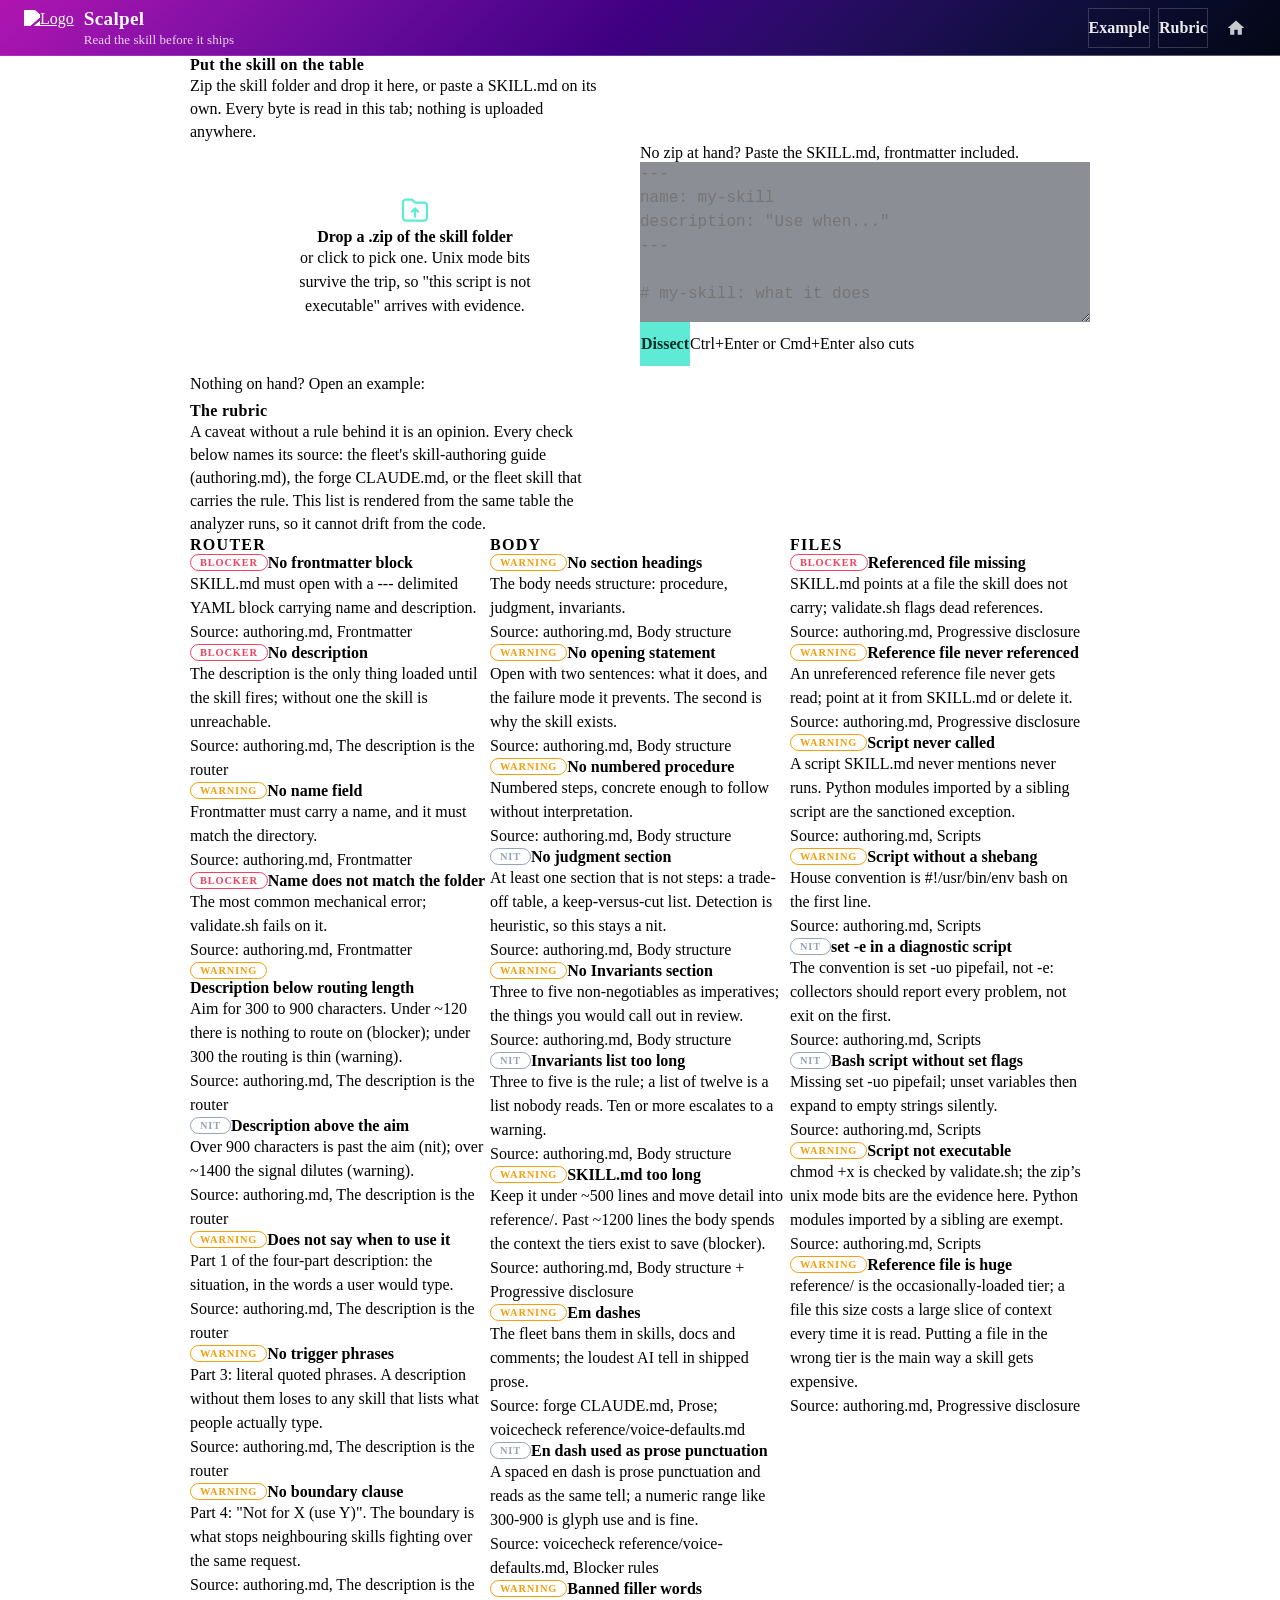
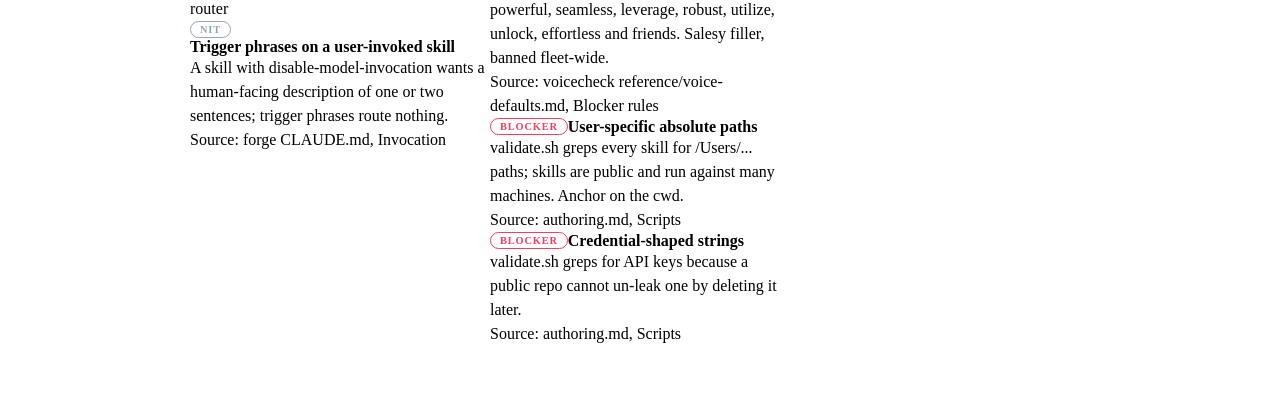
==== index.html @ eef85be2 "First commit" ====
<!DOCTYPE html>
<html lang="en">
<head>
  <meta charset="UTF-8">
  <meta name="viewport" content="width=device-width, initial-scale=1.0">
  <title>Scalpel | Skill Dissector</title>
  <meta name="description" content="Dissect a Claude skill from a zip or pasted SKILL.md: router quality, body structure, scripts and references, and the caveats to fix before it ships">
  <meta property="og:title" content="Scalpel: Skill Dissector">
  <meta property="og:description" content="Drop a skill zip or paste its SKILL.md, get the caveats to fix before it ships">
  <meta property="og:type" content="website">
  <meta property="og:url" content="https://scalpel.neorgon.com/">
  <meta property="og:site_name" content="Neorgon">
  <meta name="twitter:card" content="summary_large_image">
  <meta name="twitter:title" content="Scalpel: Skill Dissector">
  <meta name="twitter:description" content="Drop a skill zip or paste its SKILL.md, get the caveats to fix before it ships">
  <meta name="robots" content="index, follow">
  <link rel="canonical" href="https://scalpel.neorgon.com/">
  <meta property="og:locale" content="en_US">
  <meta name="theme-color" content="#040714">
  <meta property="og:image" content="https://scalpel.neorgon.com/og-preview.jpg">
  <meta property="og:image:width" content="1200">
  <meta property="og:image:height" content="630">
  <meta property="og:image:alt" content="Scalpel">
  <meta name="twitter:image" content="https://scalpel.neorgon.com/og-preview.jpg">
  <meta name="neo-version" content="1.0.0">
  <link rel="icon" type="image/x-icon" href="https://cdn.neorgon.org/v1.0.0/favicon.ico" />
  <!-- Fleet design tokens: canonical, do not redeclare locally (PROJECTS.md section 5) -->
  <link rel="stylesheet" href="https://cdn.neorgon.org/v1.0.0/styles/base.css">
  <link rel="stylesheet" href="css/style.css">
  <!-- Neorgon Header Kit (vendored; ?header=live swaps CSS to CDN). Keep after style.css: the kit owns the header. -->
  <script>(function(){var m=location.search.match(/[?&]theme=([\w-]+)/)||document.cookie.match(/(?:^|;\s*)neo_theme=([\w-]+)/);if(m&&m[1]!=='default')document.documentElement.dataset.theme=decodeURIComponent(m[1]);})();</script>
  <link rel="stylesheet" href="css/neorgon-header.css">
  <link rel="stylesheet" href="css/neorgon-themes.css">
  <link rel="stylesheet" href="https://cdn.neorgon.org/v1.0.0/header/season.css">
  <script defer src="js/neorgon-header.js"></script>
  <!-- Neorgon Footer Kit (vendored). Pins the footer to the viewport floor on short
       pages and builds the meta bar + back-to-top. See packages/neorgon-ui/footer/README.md. -->
  <link rel="stylesheet" href="css/neorgon-footer.css">
  <script defer src="js/neorgon-footer.js"></script>
  <script type="application/ld+json">
  {
    "@context": "https://schema.org",
    "@type": "WebApplication",
    "name": "Scalpel",
    "description": "Dissect a Claude skill from a zip or pasted SKILL.md: router quality, body structure, scripts and references, and the caveats to fix before it ships",
    "url": "https://scalpel.neorgon.com/",
    "applicationCategory": "DeveloperApplication",
    "operatingSystem": "Any",
    "offers": { "@type": "Offer", "price": "0", "priceCurrency": "USD" },
    "author": { "@type": "Organization", "name": "Neorgon", "url": "https://neorgon.com/" }
  }
  </script>
</head>
<body>

  <a class="skip-link" href="#main">Skip to content</a>

  <header class="header-bar" data-header-mode="app">
    <div class="header-logo">
      <a href="https://neorgon.com/" target="_blank" rel="noopener noreferrer">
        <img src="https://cdn.neorgon.org/v1.0.0/energon-classic-logo.png" class="header-logo-img" alt="Logo">
      </a>
      <a href="./" class="header-title-link">
        <h1>Scalpel</h1>
        <div class="header-subtitle">Read the skill before it ships</div>
      </a>
    </div>

    <div class="header-right">
      <div class="header-actions">
        <button type="button" class="btn btn--ghost btn--sm" id="exampleBtn" data-keep-mobile>Example</button>
        <a class="btn btn--ghost btn--sm" href="#rubric">Rubric</a>
      </div>
      <a class="header-home" href="https://neorgon.com/" title="neorgon.com" aria-label="Neorgon home">
        <svg viewBox="0 0 24 24" fill="currentColor" xmlns="http://www.w3.org/2000/svg">
          <path d="M10 20v-6h4v6h5v-8h3L12 3 2 12h3v8z"/>
        </svg>
      </a>
    </div>
  </header>

  <main id="main">
    <div class="container stack">

      <section class="section" id="inputSection" aria-labelledby="input-title">
        <div class="section__titles">
          <h2 class="section__title" id="input-title">Put the skill on the table</h2>
          <p class="section__lead">
            Zip the skill folder and drop it here, or paste a SKILL.md on its own.
            Every byte is read in this tab; nothing is uploaded anywhere.
          </p>
        </div>

        <p class="last-summary" id="lastSummary" hidden></p>

        <div class="input-grid">
          <div class="drop-zone" id="dropZone" role="button" tabindex="0"
               aria-label="Drop a zip of the skill folder, or press Enter to pick one">
            <svg width="36" height="36" viewBox="0 0 24 24" fill="none" stroke="currentColor" stroke-width="1.5" aria-hidden="true">
              <path d="M4 7a2 2 0 0 1 2-2h4l2 2h6a2 2 0 0 1 2 2v8a2 2 0 0 1-2 2H6a2 2 0 0 1-2-2V7z"/>
              <path d="M12 11v6M9.5 13.5 12 11l2.5 2.5"/>
            </svg>
            <p class="drop-zone-title">Drop a .zip of the skill folder</p>
            <p class="drop-zone-sub">
              or click to pick one. Unix mode bits survive the trip, so
              "this script is not executable" arrives with evidence.
            </p>
          </div>

          <div class="paste-panel card">
            <label class="paste-label" for="pasteBox">No zip at hand? Paste the SKILL.md, frontmatter included.</label>
            <textarea id="pasteBox" spellcheck="false"
              placeholder="---&#10;name: my-skill&#10;description: &quot;Use when...&quot;&#10;---&#10;&#10;# my-skill: what it does"></textarea>
            <div class="toolbar">
              <button type="button" class="btn btn--primary" id="dissectBtn">Dissect</button>
              <span class="paste-hint">Ctrl+Enter or Cmd+Enter also cuts</span>
            </div>
          </div>
        </div>
        <input type="file" id="zipInput" accept=".zip" hidden>

        <div class="example-row">
          <span class="example-label">Nothing on hand? Open an example:</span>
          <button type="button" class="btn btn--ghost btn--sm" id="exampleGoodBtn">Well-formed skill</button>
          <button type="button" class="btn btn--ghost btn--sm" id="exampleBrokenBtn">Broken skill</button>
        </div>
      </section>

      <section class="section" id="reportSection" hidden aria-labelledby="report-title">
        <div class="section__titles">
          <h2 class="section__title" id="report-title">The caveat report</h2>
          <p class="section__lead">Grouped by severity; every finding cites the rule it comes from.</p>
        </div>
        <div class="stack stack--tight" id="reportBody"></div>
      </section>

      <section class="section" id="rubric" aria-labelledby="rubric-title">
        <div class="section__titles">
          <h2 class="section__title" id="rubric-title">The rubric</h2>
          <p class="section__lead">
            A caveat without a rule behind it is an opinion. Every check below names
            its source: the fleet's skill-authoring guide (authoring.md), the forge
            CLAUDE.md, or the fleet skill that carries the rule. This list is rendered
            from the same table the analyzer runs, so it cannot drift from the code.
          </p>
        </div>
        <div id="rubricList" class="rubric-grid"></div>
      </section>

    </div>
  </main>

  <footer class="neo-footer" data-footer-mode="minimal">
    Runs entirely in your browser: skills you drop here are read locally and never uploaded.
  </footer>

  <script type="module" src="js/app.js"></script>
</body>
</html>
---- css/style.css ----
/* ── Reset & base ──────────────────────────────────────────── */
*, *::before, *::after { margin: 0; padding: 0; box-sizing: border-box; }

/*
 * ── Design tokens ─────────────────────────────────────────────
 *
 * Canonical tokens (colors, font, type scale, spacing, radii) come from the CDN:
 *   https://cdn.neorgon.org/v1.0.0/styles/base.css   (linked in index.html)
 * Do NOT redeclare them here, a local copy is how the fleet drifted. The block
 * below holds only what base.css does not define, plus the per-site accent.
 *
 * Motion: base.css still ships --ease-snap (bounce) for legacy sites, but it is
 * deprecated for new work (impeccable law: ease-out exponential, no bounce).
 * Use --ease-out below.
 */

:root {
  /* Per-site identity, set to this site's hub card accent (PROJECTS.md section 4) */
  --accent: #5eead4;
  --accent-bright: #99f6e4;
  --accent-ink: #052e2b; /* readable text on the light teal accent */

  /* Severity palette for the caveat report */
  --sev-blocker: #f43f5e;
  --sev-warning: #f59e0b;
  --sev-nit: #94a3b8;

  /* Site extras base.css does not define */
  --surface-toast: #1a1730;
  --danger: #e11d48;
  --danger-hover: #f43f5e;
  --ease-out: cubic-bezier(0.22, 1, 0.36, 1);
  --control-height: 44px;
  --control-height-sm: 36px;
  --shadow-card: 0 12px 28px rgba(15, 23, 42, 0.5);
  --shadow-modal: 0 24px 48px rgba(2, 6, 23, 0.58);
  --z-sticky-header: 200;
  --z-modal: 400;
  --z-toast: 500;
}

/* Author display values (e.g. .section/.stack flex) would otherwise defeat the
   hidden attribute, restore its authority once, globally. */
[hidden] { display: none !important; }

html { height: 100%; }
body {
  font-family: var(--font);
  background: var(--bg);
  min-height: 100%;
  color: var(--text-primary);
  display: flex; flex-direction: column;
}

body.modal-open {
  overflow: hidden;
}

main#main {
  flex: 1;
  display: flex;
  flex-direction: column;
  min-height: 0;
  width: 100%;
}

/* ── Layout ────────────────────────────────────────────────── */
/*
 * GOTCHA: body { display:flex; flex-direction:column } + margin: 0 auto
 * on a child collapses its width, always pair with width: 100%.
 *
 * GOTCHA: External images (YouTube ggpht, Gravatar, etc.) may block loading
 * when the Referer header points to localhost or an unknown origin. Fix:
 * 1. Add <meta name="referrer" content="no-referrer"> in <head> (global)
 * 2. Or add referrerpolicy="no-referrer" on each <img> tag
 */
.container {
  max-width: 900px;
  width: 100%;
  margin: 0 auto;
  padding: var(--space-6);
  flex: 1;
}

/* Vertical rhythm: use inside .container or nested regions */
.stack {
  display: flex;
  flex-direction: column;
  gap: var(--space-6);
}
.stack--tight { gap: var(--space-4); }
.stack--loose { gap: var(--space-8); }

/* Page section: title row + body (replaces “card everything” for grouping) */
.section {
  display: flex;
  flex-direction: column;
  gap: var(--space-4);
}
.section__header {
  display: flex;
  flex-wrap: wrap;
  align-items: flex-end;
  justify-content: space-between;
  gap: var(--space-4);
}
.section__titles {
  display: flex;
  flex-direction: column;
  gap: var(--space-1);
  min-width: 0;
}
.section__title {
  font-size: var(--text-xl);
  font-weight: 600;
  letter-spacing: 0.02em;
  color: var(--text-primary);
}
.section__lead {
  font-size: var(--text-sm);
  color: var(--text-muted);
  line-height: 1.45;
  max-width: 52ch;
}
.section__lead code {
  font-family: ui-monospace, SFMono-Regular, Menlo, Monaco, Consolas, "Liberation Mono", monospace;
  font-size: 0.92em;
  color: var(--text-secondary);
}
.stack > .card { margin-bottom: 0; }
.toolbar {
  display: flex;
  flex-wrap: wrap;
  align-items: center;
  gap: var(--space-2);
}

/* ── Header ────────────────────────────────────────────────────
 * Owned by the Neorgon Header Kit (css/neorgon-header.css, canonical
 * source: packages/neorgon-ui/header/). Do NOT style .header-bar,
 * .header-logo*, .header-title-link, .header-subtitle, .header-right,
 * .header-actions, or .header-home here. Auth styles (.auth-*) stay
 * site-owned below.
 */
nav {
  display: flex;
  align-items: center;
  gap: var(--space-2);
}

/* ── Buttons (canonical) ─────────────────────────────────────
 * Use .btn + a variant. Aliases: .nav-link = toolbar ghost; .auth-* map below.
 */
.btn {
  display: inline-flex;
  align-items: center;
  justify-content: center;
  gap: var(--space-2);
  min-height: var(--control-height);
  padding: 0 var(--space-4);
  border-radius: var(--radius-sm);
  font-family: inherit;
  font-size: var(--text-sm);
  font-weight: 600;
  line-height: 1.2;
  text-decoration: none;
  cursor: pointer;
  border: 1px solid transparent;
  background: transparent;
  color: var(--text-primary);
  transition:
    background-color var(--dur),
    color var(--dur),
    border-color var(--dur),
    box-shadow var(--dur),
    transform var(--dur-fast);
  -webkit-tap-highlight-color: transparent;
}
.btn:disabled,
.btn[aria-disabled="true"] {
  opacity: 0.45;
  cursor: not-allowed;
  pointer-events: none;
}
.btn--sm {
  min-height: var(--control-height-sm);
  padding: 0 var(--space-3);
  font-size: var(--text-xs);
}
.btn--block { width: 100%; }
.btn--icon {
  min-width: var(--control-height);
  padding: 0;
}
.btn--primary {
  background: var(--accent);
  color: #fff;
  border-color: transparent;
}
.btn--primary:hover { background: var(--accent-bright); }
.btn--secondary {
  background: var(--surface-2);
  color: var(--text-primary);
  border-color: var(--border-strong);
}
.btn--secondary:hover {
  background: rgba(255, 255, 255, 0.1);
}
.btn--ghost {
  background: transparent;
  color: rgba(255,255,255,0.92);
  border-color: rgba(255,255,255,0.18);
}
.btn--ghost:hover {
  background: rgba(255,255,255,0.1);
  color: #fff;
}
.btn--danger {
  background: var(--danger);
  color: #fff;
  border-color: transparent;
}
.btn--danger:hover { background: var(--danger-hover); }

/* Toolbar ghost (header nav), same as .btn.btn--ghost.btn--sm */
.nav-link {
  display: inline-flex;
  align-items: center;
  justify-content: center;
  min-height: var(--control-height);
  padding: 0 var(--space-3);
  border: 1px solid rgba(255,255,255,0.18);
  border-radius: var(--radius-sm);
  background: transparent;
  color: rgba(255,255,255,0.92);
  cursor: pointer;
  font-family: inherit;
  font-size: var(--text-sm);
  font-weight: 600;
  transition: background-color var(--dur), color var(--dur), border-color var(--dur);
}
.nav-link:hover {
  background: rgba(255,255,255,0.1);
  color: #fff;
}

.auth-toggle {
  display: flex;
  align-items: center;
  justify-content: center;
  min-width: var(--control-height);
  min-height: var(--control-height);
  padding: 0;
  border: 1px solid rgba(255,255,255,0.18);
  border-radius: var(--radius-sm);
  background: transparent;
  color: rgba(255,255,255,0.92);
  cursor: pointer;
  font-family: inherit;
  transition: background-color var(--dur), color var(--dur), border-color var(--dur);
}
.auth-toggle:hover {
  background: rgba(255,255,255,0.1);
  color: #fff;
}
.auth-toggle svg {
  width: 22px;
  height: 22px;
  flex-shrink: 0;
  display: block;
}
.auth-toggle.logged-in { color: var(--accent); }
.auth-toggle.logged-in svg circle:nth-of-type(2) {
  fill: currentColor;
  stroke: none;
}

/* ── Sheet (inline panel under header), not a modal ─────────
 * Use for auth, filters, compact forms. No backdrop; page scrolls.
 * For blocking overlays use .modal below.
 */
.auth-panel {
  background: rgba(255,255,255,0.02);
  border-bottom: 1px solid var(--border-subtle);
  max-height: 0;
  overflow: hidden;
  transition: max-height 0.3s ease-out;
}
.auth-panel.open { max-height: 300px; }
.auth-panel-inner {
  padding: var(--space-6);
  max-width: 400px;
  margin: 0 auto;
}
.auth-tabs {
  display: flex;
  gap: var(--space-2);
  margin-bottom: var(--space-4);
}
.auth-tab {
  flex: 1;
  min-height: var(--control-height-sm);
  padding: 0 var(--space-4);
  border: 1px solid var(--border);
  border-radius: var(--radius-sm);
  background: transparent;
  color: var(--text-muted);
  cursor: pointer;
  font-family: inherit;
  font-size: var(--text-sm);
  font-weight: 600;
  transition: background-color var(--dur), color var(--dur), border-color var(--dur);
}
.auth-tab.active {
  background: var(--surface-2);
  color: var(--text-primary);
  border-color: var(--border-strong);
}
.auth-form input {
  width: 100%;
  padding: var(--space-3) var(--space-4);
  margin-bottom: var(--space-3);
  border: 1px solid var(--border);
  border-radius: var(--radius-sm);
  background: var(--surface-1);
  color: var(--text-primary);
  font-size: var(--text-sm);
  font-family: inherit;
}
.auth-submit {
  width: 100%;
  min-height: var(--control-height);
  padding: 0 var(--space-4);
  border: none;
  border-radius: var(--radius-sm);
  background: var(--accent);
  color: #fff;
  font-family: inherit;
  font-weight: 600;
  font-size: var(--text-sm);
  cursor: pointer;
  transition: background-color var(--dur);
}
.auth-submit:hover { background: var(--accent-bright); }
#authUser {
  display: flex;
  align-items: center;
  justify-content: space-between;
  gap: var(--space-4);
}
.auth-username {
  color: var(--text-primary);
  font-weight: 600;
}
.auth-logout {
  min-height: var(--control-height-sm);
  padding: 0 var(--space-3);
  border: 1px solid var(--border);
  border-radius: var(--radius-sm);
  background: transparent;
  color: var(--text-muted);
  cursor: pointer;
  font-family: inherit;
  font-size: var(--text-sm);
  font-weight: 600;
  transition: background-color var(--dur), color var(--dur), border-color var(--dur);
}
.auth-logout:hover {
  background: var(--surface-2);
  color: var(--text-primary);
}
.auth-divider {
  height: 1px;
  background: var(--border-subtle);
}

/* ── Modal (blocking overlay) ──────────────────────────────── */
.modal[hidden] {
  display: none !important;
}
.modal {
  position: fixed;
  inset: 0;
  z-index: var(--z-modal);
  display: flex;
  align-items: center;
  justify-content: center;
  padding: var(--space-4);
}
.modal__backdrop {
  position: absolute;
  inset: 0;
  background: rgba(2, 4, 12, 0.85);
  -webkit-backdrop-filter: blur(10px); /* Safari still needs the prefix */
  backdrop-filter: blur(10px);
}
.modal__dialog {
  position: relative;
  z-index: 1;
  display: flex;
  flex-direction: column;
  width: min(100%, 520px);
  max-height: min(90vh, 680px);
  overflow: hidden;
  background: var(--surface-1);
  border: 1px solid var(--border-strong);
  border-radius: var(--radius-lg);
  box-shadow: var(--shadow-modal);
}
/* For modals holding option grids or editors, narrow dialogs cramp them */
.modal__dialog--wide {
  width: min(100%, 760px);
}
.modal__header {
  display: flex;
  align-items: center;
  justify-content: space-between;
  gap: var(--space-4);
  padding: var(--space-4) var(--space-6);
  border-bottom: 1px solid var(--border-subtle);
}
.modal__header h2 {
  font-size: var(--text-lg);
  font-weight: 600;
  color: var(--text-primary);
}
.modal__body {
  padding: var(--space-6);
  overflow: auto;
  font-size: var(--text-sm);
  color: var(--text-secondary);
  line-height: 1.55;
}
.modal__body code {
  font-family: ui-monospace, SFMono-Regular, Menlo, Monaco, Consolas, "Liberation Mono", monospace;
  font-size: 0.9em;
  color: var(--text-primary);
}
.modal__footer {
  display: flex;
  flex-wrap: wrap;
  justify-content: flex-end;
  gap: var(--space-2);
  padding: var(--space-4) var(--space-6);
  border-top: 1px solid var(--border-subtle);
}

/* ── Card ──────────────────────────────────────────────────── */
/*
 * GOTCHA: backdrop-filter creates a stacking context, dropdowns inside
 * a card can be clipped by a later card's stacking context. Fix by adding
 * position: relative; z-index: 10 to the card that owns the open dropdown.
 *
 * Default: static surface (no hover lift, avoids generic “dashboard demo”).
 * Use .card--interactive for raised hover + entrance motion.
 *
 * GOTCHA: a <button> or <a> used AS a card does not inherit body text color ,
 * buttons default to canvas text (near-black), rendering invisible on the dark
 * bg. When a card is an interactive element, set color: var(--text-primary)
 * and font-family: var(--font) explicitly on it.
 */
.card {
  background: var(--surface-1);
  border: 1px solid var(--border);
  border-radius: var(--radius-lg);
  padding: var(--space-6);
  margin-bottom: var(--space-6);
  backdrop-filter: blur(10px);
  transition: border-color var(--dur), box-shadow var(--dur);
}
.card:hover {
  border-color: var(--border-strong);
  box-shadow: 0 8px 20px rgba(15, 23, 42, 0.45);
}
.card--interactive {
  transition:
    transform var(--dur) ease-out,
    box-shadow var(--dur) ease-out,
    border-color var(--dur);
  animation: fadeIn 0.35s ease-out both;
}
.card--interactive:hover {
  transform: translateY(-3px);
  box-shadow: var(--shadow-card);
  border-color: var(--border-strong);
}
.card--enter {
  animation: fadeIn 0.35s ease-out both;
}
.card--flat:hover {
  box-shadow: none;
}
/* Card with an action row, in an equal-height grid: pin the toolbar to the
   bottom so buttons align across cards whose text wraps differently. */
.card--actions {
  display: flex;
  flex-direction: column;
}
.card--actions > .toolbar:last-child {
  margin-top: auto;
}

/* ── Button press feedback ─────────────────────────────────── */
button:active,
.btn:active,
.nav-link:active,
.auth-toggle:active,
.auth-tab:active,
.auth-submit:active,
.auth-logout:active {
  transform: scale(0.98);
  transition-duration: var(--dur-fast);
}

@keyframes fadeIn {
  from { opacity: 0; transform: translateY(6px); }
  to   { opacity: 1; transform: translateY(0); }
}

/* ── Skeleton loading ──────────────────────────────────────── */
@keyframes shimmer { to { background-position: -200% 0; } }
.skeleton {
  background: linear-gradient(90deg, var(--surface-1) 25%, var(--surface-2) 50%, var(--surface-1) 75%);
  background-size: 200% 100%;
  animation: shimmer 1.5s ease-in-out infinite;
  border-radius: var(--radius);
}

/* ── Toast ─────────────────────────────────────────────────── */
.toast {
  position: fixed;
  bottom: var(--space-6);
  right: var(--space-6);
  z-index: var(--z-toast);
  max-width: min(360px, calc(100vw - var(--space-8)));
  background: var(--surface-toast);
  border: 1px solid var(--border);
  border-radius: var(--radius);
  padding: var(--space-3) var(--space-4);
  font-size: var(--text-sm);
  color: var(--text-primary);
  box-shadow: var(--shadow-card);
  pointer-events: none;
  transform: translateY(8px);
  opacity: 0;
  transition: opacity 0.2s ease-out, transform 0.2s ease-out;
}
.toast.visible {
  opacity: 1;
  transform: translateY(0);
}

/* ── Footer ────────────────────────────────────────────────────
   Owned by the Neorgon Footer Kit (css/neorgon-footer.css).
   Don't add .neo-footer rules here, edit packages/neorgon-ui/footer/
   and re-run sync-footer.sh. */

/* ── Focus styles ──────────────────────────────────────────── */
:focus-visible {
  outline: 2px solid var(--accent-bright);
  outline-offset: 2px;
}

/* ── Skip link ─────────────────────────────────────────────── */
.skip-link {
  position: absolute;
  top: -100%;
  left: var(--space-4);
  z-index: 1000;
  padding: var(--space-2) var(--space-4);
  background: var(--accent-bright);
  color: #000;
  font-weight: 600;
  font-size: var(--text-sm);
  border-radius: 0 0 var(--radius-sm) var(--radius-sm);
  text-decoration: none;
  transition: top var(--dur);
}
.skip-link:focus { top: 0; }

/* ── Reduced motion ────────────────────────────────────────── */
@media (prefers-reduced-motion: reduce) {
  *, *::before, *::after {
    animation-duration: 0.01ms !important;
    animation-iteration-count: 1 !important;
    transition-duration: 0.01ms !important;
  }
  .card--interactive:hover { transform: none; }
}

/* ── Responsive ────────────────────────────────────────────── */
@media (max-width: 600px) {
  .container { padding: var(--space-4); }
  .toast {
    left: var(--space-4);
    right: var(--space-4);
    max-width: none;
  }
}

/* ── Scalpel: input surfaces ───────────────────────────────── */
/* The accent is a light teal, so accent-filled controls take dark text. */
.btn--primary,
.btn--primary:hover { color: var(--accent-ink); }

.last-summary {
  font-size: var(--text-sm);
  color: var(--text-muted);
}

.input-grid {
  display: grid;
  grid-template-columns: 1fr 1fr;
  gap: var(--space-4);
  align-items: stretch;
}

.drop-zone {
  display: flex;
  flex-direction: column;
  align-items: center;
  justify-content: center;
  gap: var(--space-3);
  text-align: center;
  padding: var(--space-6);
  border: 2px dashed var(--border-strong);
  border-radius: var(--radius-md, 12px);
  color: var(--text-muted);
  cursor: pointer;
  transition: border-color var(--dur), background-color var(--dur), color var(--dur);
}
.drop-zone:hover,
.drop-zone:focus-visible,
.drop-zone--over {
  border-color: var(--accent);
  color: var(--text-primary);
  background: rgba(94, 234, 212, 0.06);
}
.drop-zone svg { color: var(--accent); }
.drop-zone-title {
  font-size: var(--text-base, 1rem);
  font-weight: 600;
  color: var(--text-primary);
}
.drop-zone-sub {
  font-size: var(--text-xs);
  max-width: 34ch;
  line-height: 1.5;
}

.paste-panel {
  display: flex;
  flex-direction: column;
  gap: var(--space-3);
}
.paste-label {
  font-size: var(--text-sm);
  color: var(--text-muted);
}
#pasteBox {
  width: 100%;
  min-height: 160px;
  flex: 1;
  resize: vertical;
  padding: var(--space-3);
  background: rgba(2, 6, 23, 0.45);
  color: var(--text-primary);
  border: 1px solid var(--border-strong);
  border-radius: var(--radius-sm);
  font-family: ui-monospace, SFMono-Regular, Menlo, Monaco, Consolas, monospace;
  font-size: var(--text-xs);
  line-height: 1.5;
}
#pasteBox:focus-visible { border-color: var(--accent); }
.paste-hint {
  font-size: var(--text-xs);
  color: var(--text-muted);
}

.example-row {
  display: flex;
  flex-wrap: wrap;
  align-items: center;
  gap: var(--space-3);
}
.example-label {
  font-size: var(--text-sm);
  color: var(--text-muted);
}

/* ── Scalpel: report ───────────────────────────────────────── */
.report-head { display: flex; flex-direction: column; gap: var(--space-3); }
.report-title-row {
  display: flex;
  flex-wrap: wrap;
  align-items: baseline;
  gap: var(--space-3);
}
.report-name { font-size: var(--text-xl); font-weight: 700; }
.source-chip {
  font-size: var(--text-xs);
  color: var(--text-muted);
  border: 1px solid var(--border-strong);
  border-radius: 999px;
  padding: 2px 10px;
  white-space: nowrap;
}

.verdict { font-size: var(--text-sm); font-weight: 600; }
.verdict--blocker { color: var(--sev-blocker); }
.verdict--warning { color: var(--sev-warning); }
.verdict--nit { color: var(--text-primary); }
.verdict--clean { color: var(--accent); }

.grade-row { display: flex; flex-wrap: wrap; gap: var(--space-3); }
.grade-chip {
  display: flex;
  align-items: center;
  gap: var(--space-2);
  padding: var(--space-2) var(--space-3);
  border-radius: var(--radius-sm);
  border: 1px solid var(--border-strong);
  background: rgba(2, 6, 23, 0.35);
}
.grade-letter {
  font-size: var(--text-lg, 1.2rem);
  font-weight: 800;
  line-height: 1;
}
.grade-label { font-size: var(--text-xs); color: var(--text-muted); }
.grade-a .grade-letter { color: var(--accent); }
.grade-b .grade-letter { color: #a7f3d0; }
.grade-c .grade-letter { color: var(--sev-warning); }
.grade-d .grade-letter { color: var(--sev-blocker); }

.count-line { font-size: var(--text-xs); color: var(--text-muted); }

.sev-group { display: flex; flex-direction: column; gap: var(--space-3); margin-top: var(--space-4); }
.sev-group-title { font-size: var(--text-base, 1rem); font-weight: 700; }

.finding {
  --sev: var(--sev-nit);
  border: 1px solid color-mix(in srgb, var(--sev) 45%, var(--border-strong));
  border-radius: var(--radius-sm);
  padding: var(--space-4);
  background: color-mix(in srgb, var(--sev) 6%, rgba(2, 6, 23, 0.3));
  display: flex;
  flex-direction: column;
  gap: var(--space-2);
}
.finding--blocker { --sev: var(--sev-blocker); }
.finding--warning { --sev: var(--sev-warning); }
.finding--clean { --sev: var(--accent); }

.finding-head { display: flex; align-items: center; gap: var(--space-3); flex-wrap: wrap; }
.finding-head h4 { font-size: var(--text-sm); font-weight: 700; }
.finding-detail { font-size: var(--text-sm); color: var(--text-muted); line-height: 1.5; }
.finding-evidence {
  margin: 0;
  padding-left: var(--space-5);
  font-family: ui-monospace, SFMono-Regular, Menlo, Monaco, Consolas, monospace;
  font-size: var(--text-xs);
  color: var(--text-muted);
  line-height: 1.6;
  overflow-wrap: anywhere;
}
.finding-rule { font-size: var(--text-xs); color: var(--accent); }

.sev-badge {
  font-size: 0.65rem;
  font-weight: 700;
  letter-spacing: 0.08em;
  text-transform: uppercase;
  border-radius: 999px;
  padding: 2px 9px;
  border: 1px solid currentColor;
  flex-shrink: 0;
}
.sev-blocker { color: var(--sev-blocker); }
.sev-warning { color: var(--sev-warning); }
.sev-nit { color: var(--sev-nit); }

.report-aside {
  border: 1px solid var(--border-strong);
  border-radius: var(--radius-sm);
  padding: var(--space-4);
  font-size: var(--text-sm);
  color: var(--text-muted);
  margin-top: var(--space-4);
}
.report-aside h3 { font-size: var(--text-sm); color: var(--text-primary); margin-bottom: var(--space-2); }
.report-aside ul { padding-left: var(--space-5); display: flex; flex-direction: column; gap: var(--space-1); }
.report-aside summary { cursor: pointer; color: var(--text-primary); font-weight: 600; font-size: var(--text-sm); }

.inv-scroll { overflow-x: auto; margin-top: var(--space-3); }
.inv-table { width: 100%; border-collapse: collapse; font-size: var(--text-xs); }
.inv-table th, .inv-table td {
  text-align: left;
  padding: var(--space-1) var(--space-3) var(--space-1) 0;
  border-bottom: 1px solid var(--border, rgba(255,255,255,0.08));
  white-space: nowrap;
}
.inv-path { font-family: ui-monospace, SFMono-Regular, Menlo, Monaco, Consolas, monospace; }
.inv-mode { font-family: ui-monospace, SFMono-Regular, Menlo, Monaco, Consolas, monospace; }
.exec-mark { color: var(--accent); font-weight: 700; }

/* ── Scalpel: rubric ───────────────────────────────────────── */
.rubric-grid {
  display: grid;
  grid-template-columns: repeat(auto-fit, minmax(260px, 1fr));
  gap: var(--space-4);
  align-items: start;
}
.rubric-dim h3 {
  font-size: var(--text-sm);
  text-transform: uppercase;
  letter-spacing: 0.08em;
  color: var(--text-muted);
  margin-bottom: var(--space-3);
}
.rubric-rules {
  list-style: none;
  display: flex;
  flex-direction: column;
  gap: var(--space-3);
}
.rubric-rules li {
  border: 1px solid var(--border-strong);
  border-radius: var(--radius-sm);
  padding: var(--space-3);
  display: flex;
  flex-direction: column;
  gap: var(--space-1);
}
.rubric-rule-head {
  display: flex;
  align-items: center;
  gap: var(--space-2);
  flex-wrap: wrap;
  font-size: var(--text-sm);
}
.rubric-rules p { font-size: var(--text-xs); color: var(--text-muted); line-height: 1.5; }

@media (max-width: 720px) {
  .input-grid { grid-template-columns: 1fr; }
}
---- css/neorgon-header.css ----
/* ══════════════════════════════════════════════════════════════
   Neorgon Header Kit — header.css
   Canonical source: packages/neorgon-ui/header/
   Vendored per site as css/neorgon-header.css — do not edit copies.
   Live CDN: https://cdn.neorgon.org/v1.0.0/header/header.css
   ══════════════════════════════════════════════════════════════ */

:root {
  /* Geometry */
  --header-h: 68px;
  --header-h-app: 56px;
  --header-control-h: 40px; /* every header control (buttons, ⋯, palette, home) shares this height */
  /* Logo height. A token, not a literal, so a site can make the mark carry more
     weight without forking the kit. Default 36px = the historical value, so
     nothing changes for a site that never sets it. The bar is 68px with no
     vertical padding, so ~52px is the practical ceiling before the mark starts
     to look wedged against the edges. */
  --header-logo-h: 36px;
  --header-logo-h-mobile: 28px;

  /* Palette — themes override these (see themes.css) */
  --header-bg-start: #B015B0;
  --header-bg-mid: #3D0080;
  --header-bg-end: #040714;
  /* Kept here for anything that references the composed gradient, but the
     authoritative copy is re-declared on .header-bar below — see the note
     there before changing either. */
  --header-bg: linear-gradient(in oklch 135deg, var(--header-bg-start) 0%, var(--header-bg-mid) 50%, var(--header-bg-end) 100%);
  --header-glass: rgba(0, 9, 18, .35);
  --header-text: #f9f9f9;
  --header-text-dim: rgba(255, 255, 255, .72);
  --header-border: rgba(255, 255, 255, .07);
  --header-border-strong: rgba(255, 255, 255, .22);
  --header-accent: #e879f9;
  --header-menu-bg: #10142a;
  --header-menu-hover: rgba(255, 255, 255, .08);

  /* Focus ring — near-white with a whisper of the brand hue so it never
     reads as a stray browser default. 5.77:1 (bright end) to 17.98:1
     (dark end) against the bar, 16.54:1 on the menu. Themes may override. */
  --header-focus: oklch(0.97 0.02 320);
  --header-focus-w: 2px;

  /* Icon sizing. Two tokens: a filled glyph reads heavier than a stroked
     one in the same box, so the solid home icon is set smaller to match
     optically. */
  --header-icon: 22px;        /* stroked glyphs (palette) */
  --header-icon-solid: 20px;  /* filled glyphs (home) */

  /* ease-out-quart: fast start, long settle, no overshoot. */
  --header-ease: cubic-bezier(.22, 1, .36, 1);
  --header-ease-in: cubic-bezier(.55, 0, 1, .45);
}

/* Colour judgements about the DEFAULT gradient specifically. Scoped to
   html:not([data-theme]) because themes.css sets these per theme at the
   same specificity as :root — a :root override here would silently
   overwrite all five palettes. Every consumer below pairs them with a
   var() fallback to the theme's own token. */
html:not([data-theme]) {
  /* --header-border-strong (.22) measures 1.91-1.95:1 on the bar, below
     the 3:1 WCAG 1.4.11 needs for a control boundary. .42 gives 3.73-4.02:1. */
  --header-control-border: rgba(255, 255, 255, .42);

  /* --header-bg-end (#040714) is identical to the standard page
     background, so a flat hairline measures 1.14:1 on the right half.
     The bar's luminance swings 43x left-to-right, so the edge ramps too. */
  --header-edge-from: rgba(255, 255, 255, .10);
  --header-edge-to: rgba(255, 255, 255, .34);

  /* .72 measures 4.14:1 at the start of the subtitle span — below AA.
     Split from the icon colour, which only needs 3:1 as non-text. */
  --header-text-dim: rgba(255, 255, 255, .82);
  --header-icon-color: rgba(255, 255, 255, .78);
}

/* ══════════════════════════════════════════════════════════════
   SKINS — site-level identity, opt-in per site
   ────────────────────────────────────────────────────────────
   A skin replaces the default magenta gradient for ONE site whose
   own palette clashes with it. Set it in the site's markup:

     <header class="header-bar" data-header-mode="content"
             data-header-skin="brass">

   This is NOT the theme system. Precedence, by design:

     visitor choice (?theme= / cookie)  >  season (CDN)  >  skin  >  kit default

   A site that should sit out every season keeps its skin with
   `<html lang="en" data-season="off">` — see season.css. That declines
   the fleet's decoration only; a visitor's ?theme= still wins.

   Named skins below are the reusable ones. For a one-off palette no
   other site would share, use `data-header-skin="custom"` and declare
   the tokens in the site's own CSS — contract at the end of this block.

   Two cascade facts make that ordering work, and both are easy to
   get wrong:

   1. A declaration ON .header-bar beats a value INHERITED from
      <html>, whatever the specificity. Visitor themes declare on
      <html>, so every skin is scoped `html:not([data-theme])` —
      the moment a visitor picks a theme, all skins stop matching.
   2. Season rules in season.css carry a matching
      `[data-header-skin]` selector one step more specific than the
      skin rules below, so an armed season still flips skinned
      sites. Do not raise the specificity here without raising it
      there too, or skinned sites will silently sit out the season.

   Each skin re-tunes the edge ramp and control border for its own
   surface — those defaults are calibrated to the magenta gradient
   and are wrong on a black bar.
   ══════════════════════════════════════════════════════════════ */

/* ink — near-black neutral. The default choice for a site whose
   palette the magenta gradient fights. */
html:not([data-theme]) .header-bar[data-header-skin="ink"] {
  --header-bg-start: #14161c;
  --header-bg-mid: #0b0d12;
  --header-bg-end: #050609;
  --header-glass: rgba(10, 12, 16, .55);
  --header-accent: #cbd5e1;
  --header-text: #f4f4f5;
  --header-text-dim: rgba(255, 255, 255, .78);
  --header-icon-color: rgba(255, 255, 255, .74);
  --header-border: rgba(255, 255, 255, .09);
  --header-border-strong: rgba(255, 255, 255, .24);
  --header-control-border: rgba(255, 255, 255, .44);
  --header-menu-bg: #14161c;
  --header-menu-hover: rgba(255, 255, 255, .09);
  /* A near-black bar sits close to the page in luminance at BOTH ends,
     so the edge has to be brighter than the gradient's ramp. */
  --header-edge-from: rgba(255, 255, 255, .26);
  --header-edge-to: rgba(255, 255, 255, .26);
}

/* carbon — flat true black, no gradient. The most restrained option;
   the hairline does all the separating. */
html:not([data-theme]) .header-bar[data-header-skin="carbon"] {
  --header-bg-start: #08080a;
  --header-bg-mid: #08080a;
  --header-bg-end: #08080a;
  --header-glass: rgba(0, 0, 0, .6);
  --header-accent: #e5e5e5;
  --header-text: #fafafa;
  --header-text-dim: rgba(255, 255, 255, .76);
  --header-icon-color: rgba(255, 255, 255, .72);
  --header-border: rgba(255, 255, 255, .12);
  --header-border-strong: rgba(255, 255, 255, .26);
  --header-control-border: rgba(255, 255, 255, .46);
  --header-menu-bg: #101012;
  --header-menu-hover: rgba(255, 255, 255, .1);
  --header-edge-from: rgba(255, 255, 255, .3);
  --header-edge-to: rgba(255, 255, 255, .3);
}

/* brass — warm dark, tuned to incident-runbook's #b8935f / #d8b280
   accents and its #040714 page background. */
html:not([data-theme]) .header-bar[data-header-skin="brass"] {
  --header-bg-start: #2a2114;
  --header-bg-mid: #16120c;
  --header-bg-end: #040714;
  --header-glass: rgba(22, 18, 12, .5);
  --header-accent: #d8b280;
  --header-text: #f7f3ea;
  --header-text-dim: rgba(247, 243, 234, .8);
  --header-icon-color: rgba(216, 178, 128, .86);
  --header-border: rgba(216, 178, 128, .2);
  --header-border-strong: rgba(216, 178, 128, .38);
  --header-control-border: rgba(216, 178, 128, .55);
  --header-menu-bg: #17130d;
  --header-menu-hover: rgba(216, 178, 128, .14);
  --header-edge-from: rgba(216, 178, 128, .22);
  --header-edge-to: rgba(216, 178, 128, .34);
}

/* slate — cool blue-grey. Neutral without going fully black. */
html:not([data-theme]) .header-bar[data-header-skin="slate"] {
  --header-bg-start: #33415a;
  --header-bg-mid: #1e293b;
  --header-bg-end: #0b1120;
  --header-glass: rgba(15, 23, 42, .5);
  --header-accent: #7dd3fc;
  --header-text: #f1f5f9;
  --header-text-dim: rgba(241, 245, 249, .8);
  --header-icon-color: rgba(226, 232, 240, .78);
  --header-border: rgba(148, 163, 184, .2);
  --header-border-strong: rgba(148, 163, 184, .36);
  --header-control-border: rgba(203, 213, 225, .5);
  --header-menu-bg: #16202f;
  --header-menu-hover: rgba(148, 163, 184, .16);
  --header-edge-from: rgba(148, 163, 184, .18);
  --header-edge-to: rgba(148, 163, 184, .34);
}

/* aurora — deep teal into cyan. For data/monitoring surfaces. */
html:not([data-theme]) .header-bar[data-header-skin="aurora"] {
  --header-bg-start: #0e7490;
  --header-bg-mid: #0a3d4d;
  --header-bg-end: #040714;
  --header-glass: rgba(8, 51, 68, .5);
  --header-accent: #67e8f9;
  --header-text: #ecfeff;
  --header-text-dim: rgba(236, 254, 255, .82);
  --header-icon-color: rgba(165, 243, 252, .82);
  --header-border: rgba(103, 232, 249, .2);
  --header-border-strong: rgba(103, 232, 249, .36);
  --header-control-border: rgba(165, 243, 252, .5);
  --header-menu-bg: #07222c;
  --header-menu-hover: rgba(103, 232, 249, .14);
  --header-edge-from: rgba(103, 232, 249, .2);
  --header-edge-to: rgba(103, 232, 249, .32);
}

/* ember — warm amber into rust. For alert/ops surfaces that want
   warmth without reading as the danger theme. */
html:not([data-theme]) .header-bar[data-header-skin="ember"] {
  --header-bg-start: #9a3412;
  --header-bg-mid: #4a1608;
  --header-bg-end: #040714;
  --header-glass: rgba(74, 22, 8, .5);
  --header-accent: #fbbf24;
  --header-text: #fff7ed;
  --header-text-dim: rgba(255, 247, 237, .82);
  --header-icon-color: rgba(253, 230, 138, .84);
  --header-border: rgba(251, 191, 36, .2);
  --header-border-strong: rgba(251, 191, 36, .36);
  --header-control-border: rgba(253, 230, 138, .5);
  --header-menu-bg: #23120a;
  --header-menu-hover: rgba(251, 191, 36, .14);
  --header-edge-from: rgba(251, 191, 36, .2);
  --header-edge-to: rgba(251, 191, 36, .32);
}

/* jade — clinical emerald. Tuned to headpain-site's #059669 / #10b981
   accents on its #040714 page. For calm medical/health surfaces where
   both the magenta default and ember's warning-warmth read wrong. */
html:not([data-theme]) .header-bar[data-header-skin="jade"] {
  --header-bg-start: #065f46;
  --header-bg-mid: #043b2c;
  --header-bg-end: #040714;
  --header-glass: rgba(4, 59, 44, .5);
  --header-accent: #6ee7b7;
  --header-text: #ecfdf5;
  --header-text-dim: rgba(236, 253, 245, .82);
  --header-icon-color: rgba(167, 243, 208, .84);
  --header-border: rgba(110, 231, 183, .2);
  --header-border-strong: rgba(110, 231, 183, .36);
  --header-control-border: rgba(167, 243, 208, .5);
  --header-menu-bg: #08251c;
  --header-menu-hover: rgba(110, 231, 183, .14);
  --header-edge-from: rgba(110, 231, 183, .2);
  --header-edge-to: rgba(110, 231, 183, .32);
}

/* ── custom — a site-authored skin ────────────────────────────────
   For a one-off palette that no named skin fits and that no other
   site would reuse. The kit deliberately ships NO tokens for this
   value: the site supplies them, and the kit stays out of the way.

     <header class="header-bar" data-header-skin="custom">

   In the site's own css/style.css, copy this selector EXACTLY — the
   scoping and the specificity are the whole contract:

     html:not([data-theme]) .header-bar[data-header-skin="custom"] {
       --header-bg-start: …;  --header-bg-mid: …;  --header-bg-end: …;
       --header-accent: …;    --header-text: …;    --header-text-dim: …;
       --header-icon-color: …; --header-border: …; --header-border-strong: …;
       --header-control-border: …; --header-menu-bg: …; --header-menu-hover: …;
       --header-edge-from: …; --header-edge-to: …;
     }

   Why that exact selector, and nothing shorter:
     · `html:not([data-theme])` makes the skin collapse the instant a
       visitor picks a theme. Drop it and the site ignores ?theme=.
     · `[data-header-skin="custom"]` puts it at (0,3,1) — above the
       kit default, below an armed season's (0,4,2) skin variant. A
       bare `.header-bar { --header-bg-start: … }` is only (0,1,0)
       and the kit's own defaults would beat it.
   Set only the three gradient stops if that is all that clashes; the
   bar re-composes --header-bg from them (see .header-bar below).
   Only the three stops + accent are usually enough — but re-tune the
   edge ramp too if the bar is much darker or lighter than the default
   magenta, which those values are calibrated against. */

/* ── Bar ─────────────────────────────────────────────────────── */
.header-bar {
  position: sticky;
  top: 0;
  z-index: var(--z-sticky-header, 200);
  display: flex;
  align-items: center;
  gap: var(--space-3, 12px);
  height: var(--header-h);
  padding: 0 var(--space-6, 24px);
  /* Re-composed HERE, not only at :root. A custom property's var()
     references resolve on the element where that property is declared, so a
     --header-bg built at :root bakes in :root's start/mid/end and ignores any
     override made further down the tree. Declaring it on .header-bar means
     skins (and any site override on the bar) only need to set the three
     stops. Themes still work: they set the stops on <html>, which inherits
     down to here before this resolves. */
  --header-bg: linear-gradient(in oklch 135deg, var(--header-bg-start) 0%, var(--header-bg-mid) 50%, var(--header-bg-end) 100%);
  background: var(--header-bg);
  border-bottom: 1px solid var(--header-border);
  color: var(--header-text);
  --header-h-cur: var(--header-h);
}

/* Bottom edge as a ramp, not a flat hairline (see --header-edge-*).
   Degrades to the theme's flat --header-border where unsupported or
   where a theme defines no ramp of its own. */
html:not([data-theme]) .header-bar {
  border-image: linear-gradient(
    to right,
    var(--header-edge-from, rgba(255, 255, 255, .10)),
    var(--header-edge-to, rgba(255, 255, 255, .34))
  ) 1;
}
/* Hub is a floating glass plate, not a band welded to the page — the
   ramp would read as a seam. */
html:not([data-theme]) .header-bar[data-header-mode="hub"] {
  border-image: none;
  border-bottom-color: var(--header-border);
}

/* Mode: hub — transparent cozy glass, no gradient */
.header-bar[data-header-mode="hub"] {
  background: var(--header-glass);
  backdrop-filter: blur(12px);
  -webkit-backdrop-filter: blur(12px);
}

/* Mode: app — slim, auto-hides on scroll down (JS toggles .header-hidden) */
.header-bar[data-header-mode="app"] {
  height: var(--header-h-app);
  --header-h-cur: var(--header-h-app);
}

/* Auto-hide. `app` mode has it by definition; every other mode opts in with
   data-header-autohide="on" and keeps its own height and background. */
.header-bar[data-header-mode="app"],
.header-bar[data-header-autohide="on"] {
  transition: transform .26s var(--header-ease, ease);
}
/* Leaving accelerates away; returning decelerates in. Same budget. */
.header-bar[data-header-mode="app"].header-hidden,
.header-bar[data-header-autohide="on"].header-hidden {
  transform: translateY(-100%);
  transition-duration: .2s;
  transition-timing-function: var(--header-ease-in, ease);
}

/* ── Logo block ──────────────────────────────────────────────── */
.header-logo {
  display: flex;
  align-items: center;
  gap: 10px;
  flex-shrink: 0;
  min-width: 0;
}
.header-logo-img {
  height: var(--header-logo-h, 36px);
  width: auto;
  flex-shrink: 0;
  display: block;
  filter: brightness(0) invert(1);
  transition: transform .28s var(--header-ease, ease);
}
.header-logo-img:hover { transform: scale(1.06) rotate(-4deg); }

/* min-height also fixes a target-size failure: at <=700px the subtitle is
   hidden and this link collapses to 22px, under the 24px WCAG 2.5.8
   minimum. The parent centres it, so it grows symmetrically — no shift. */
.header-title-link {
  text-decoration: none;
  color: inherit;
  min-width: 0;
  display: flex;
  flex-direction: column;
  justify-content: center;
  min-height: var(--header-control-h);
}
/* rem, not em: a shared component must not rescale because a site set its
   own body font-size. 1.2rem == 19.2px == today's rendered size.

   `margin: 0` for the same reason, and it is load-bearing: the UA gives h1
   `.67em 0`, which at this size is 12.86px above and below. The kit never
   reset it, so the title block came out 67px inside app mode's fixed 56px
   bar — the title rode high and the subtitle hung out of the header into the
   page. It looked fine on most sites only because they link the CDN
   `styles/base.css`, whose `*` reset zeroed it for us; the sites that don't
   (headpain, autopilot, references-api in app mode) showed the real geometry. */
.header-logo h1 {
  margin: 0;
  font-size: 1.2rem;
  font-weight: 600;
  line-height: 1.2;
  letter-spacing: .015em;
  color: var(--header-text);
  white-space: nowrap;
}
/* All four sides declared, so a site that authors the subtitle as a <p>
   rather than a <div> does not reintroduce the same UA margin. */
.header-subtitle {
  font-size: .8125rem;
  line-height: 1.25;
  color: var(--header-text-dim);
  font-weight: 500;
  margin: 2px 0 0;
  letter-spacing: .005em;
  white-space: nowrap;
}

/* ── Right cluster: actions + theme toggle + home ────────────── */
.header-right {
  margin-left: auto;
  display: flex;
  align-items: center;
  gap: var(--space-2, 8px);
  min-width: 0;
}

.header-actions {
  display: flex;
  align-items: center;
  gap: var(--space-2, 8px);
  position: relative; /* overflow .header-menu anchors here */
  min-width: 0;
}
.header-actions .btn,
.header-actions .nav-link {
  white-space: nowrap;
  flex-shrink: 0;
}
/* Uniform control row: direct action children match the icon buttons'
   height so Share / ⋯ / palette / home read as one correlative strip.
   (Direct-child only — items moved into the ⋯ menu keep menu styling.) */
.header-actions > .btn,
.header-actions > .nav-link,
.header-actions > button,
.header-actions > a {
  height: var(--header-control-h);
  min-height: 0; /* neutralize site-level control minimums (e.g. --control-height) */
  box-sizing: border-box;
  display: inline-flex;
  align-items: center;
}

/* Same guarantee one level down, for the kit's own grouping idiom.
   header.js already knows .header-btn-group as a unit that travels into the ⋯
   menu whole; the geometry rule above did not, so a grouped button kept its
   own height and the row went ragged — pathfinder shipped 37px Fit/Clear
   buttons flanked by 40px icon controls. Scoped to a group still sitting in
   the bar: once the ⋯ menu adopts it the selector stops matching and menu
   styling takes over, which is the same boundary the direct-child rule draws.
   Deliberately NOT `> div > *` — battlecard's .bc-menu-wrap holds dropdown
   items that are not bar controls and must not be stretched to 40px. */
.header-actions > .header-btn-group > .btn,
.header-actions > .header-btn-group > .nav-link,
.header-actions > .header-btn-group > button,
.header-actions > .header-btn-group > a {
  height: var(--header-control-h);
  min-height: 0;
  box-sizing: border-box;
  display: inline-flex;
  align-items: center;
}

/* Appearance fallback for action buttons.
   The kit enforces geometry on .header-actions children but never styled
   them, so a site that uses the canonical .btn / .nav-link classes without
   defining them renders a raw browser button inside the header
   (incident-runbook hit exactly this). Wrapped in :where() so the whole
   rule has ZERO specificity — every site's own .btn/.nav-link styling
   still wins, and this only shows through where nothing else applies. */
:where(.header-actions) > :where(.btn, .nav-link, button, a) {
  padding: 0 12px;
  border: 1px solid var(--header-border-strong);
  border-radius: 6px;
  background: transparent;
  color: var(--header-text);
  font: inherit;
  font-size: .875rem;
  font-weight: 500;
  line-height: 1;
  text-decoration: none;
  cursor: pointer;
  transition: background .2s var(--header-ease, ease),
              border-color .2s var(--header-ease, ease);
}
:where(.header-actions) > :where(.btn, .nav-link, button, a):hover {
  background: var(--header-menu-hover);
  border-color: var(--header-control-border, var(--header-border-strong));
}

/* An icon-only control has no label to pad around, and the fallback above
   assumes there is one. Its 12px side padding lands inside a border-box
   control the site already sized square, leaving 40 - 24 - 2 = 14px of
   content — and an SVG is a flex item that will shrink into it. neorgon-site's
   GitHub mark rendered 14x26 and hiring-pack's 10x24 before this rule.

   Specificity note, because it is not what the :where() wrapper suggests:
   :has() is NOT zero-specificity — it takes the specificity of its most
   specific argument, so `svg:only-child` puts this selector at (0,1,1), the
   same weight as the `.header-actions > a` geometry rule above and ABOVE a
   site's single-class `.header-link { width: 36px }`. That is deliberate and
   matches the contract: the uniform control row is kit-owned, and a site that
   truly needs different geometry sets --header-control-h rather than
   restyling the control. hiring-pack declared 36px and now renders 40px. */
:where(.header-actions) > :where(.btn, .nav-link, button, a):has(> svg:only-child) {
  padding: 0;
  width: var(--header-control-h);
  justify-content: center;
}

/* …and the fallback's border does not belong on one either. .header-home is
   an unboxed glyph, so a site that styles neither ends up with a boxed icon
   sitting next to an unboxed one in the same row (hiring-pack shipped exactly
   that pair). Geometry above is kit-owned at (0,1,1); appearance is not — the
   extra :where() flattens this to zero specificity, so pathfinder and
   cartograph, whose icon buttons are deliberately boxed to match the text
   buttons beside them, keep their border on a single class. */
:where(.header-actions > :where(.btn, .nav-link, button, a):has(> svg:only-child)),
:where(.header-actions > :where(.btn, .nav-link, button, a):has(> svg:only-child)):hover {
  border-color: transparent;
}

/* Belt and braces for the same failure: whatever padding a site declares, an
   icon inside a header control is never the thing that gives way. Carries real
   specificity on purpose — a squeezed icon is always a bug, never a choice. */
.header-actions > .btn > svg,
.header-actions > .nav-link > svg,
.header-actions > button > svg,
.header-actions > a > svg {
  flex: none;
}

/* ── Theme toggle ────────────────────────────────────────────── */
.header-theme { position: relative; display: flex; }
.header-theme-toggle {
  display: inline-flex;
  align-items: center;
  justify-content: center;
  width: var(--header-control-h);
  height: var(--header-control-h);
  padding: 0;
  border: 1px solid var(--header-control-border, var(--header-border-strong));
  border-radius: 6px;
  background: transparent;
  color: var(--header-icon-color, var(--header-text-dim));
  cursor: pointer;
  transition: color .2s, border-color .2s, background .2s;
}
.header-theme-toggle:hover,
.header-theme-toggle[aria-expanded="true"] {
  color: var(--header-text);
  border-color: var(--header-border-strong);
  background: var(--header-menu-hover);
}
.header-theme-toggle svg {
  width: var(--header-icon, 22px);
  height: var(--header-icon, 22px);
  display: block;
}
[data-theme]:not([data-theme=""]) .header-theme-toggle { color: var(--header-accent); }

/* ── Home icon ───────────────────────────────────────────────── */
.header-home {
  display: flex;
  align-items: center;
  justify-content: center;
  width: var(--header-control-h);
  height: var(--header-control-h);
  box-sizing: border-box;
  padding: 0;
  border-radius: 6px;
  color: var(--header-icon-color, var(--header-text-dim));
  text-decoration: none;
  flex-shrink: 0;
  transition: color .18s var(--header-ease, ease),
              background .18s var(--header-ease, ease);
}
.header-home:hover { color: var(--header-text); background: var(--header-menu-hover); }
.header-home svg {
  width: var(--header-icon-solid, 20px);
  height: var(--header-icon-solid, 20px);
  display: block;
}

/* ── Overflow toggle (⋯) — injected by header.js ─────────────── */
.header-overflow { position: relative; display: flex; }
.header-overflow[hidden] { display: none; }
.header-overflow-toggle {
  display: inline-flex;
  align-items: center;
  justify-content: center;
  min-width: var(--header-control-h);
  height: var(--header-control-h);
  box-sizing: border-box;
  padding: 0 10px;
  border: 1px solid var(--header-control-border, var(--header-border-strong));
  border-radius: 6px;
  background: transparent;
  color: var(--header-text);
  font-size: 1rem;
  font-weight: 700;
  letter-spacing: 1px;
  cursor: pointer;
  transition: background .2s;
}
.header-overflow-toggle:hover,
.header-overflow-toggle[aria-expanded="true"] { background: var(--header-menu-hover); }

/* Shared press feedback — these three controls are kit-owned, so the kit
   owns their states (sites style their own .btn). */
.header-overflow-toggle:active,
.header-theme-toggle:active,
.header-home:active {
  background: var(--header-menu-hover);
  transform: translateY(.5px);
}

/* ── Dropdown menu (overflow + theme + Export▾ groups) ─────────
   Rules: parent gets position:relative; one open at a time; Esc /
   outside click closes; arrow keys navigate (all handled by header.js) */
.header-menu {
  position: absolute;
  /* Anchored to the BAR's bottom edge, not the button's. A 40px control
     centred in a 68px bar put the old panel 10.5px inside the bar. */
  top: calc(100% + (var(--header-h-cur, 68px) - var(--header-control-h)) / 2 + 8px);
  right: 0;
  min-width: 180px;
  max-height: min(60vh, 320px);
  overflow-y: auto;
  margin: 0;
  padding: 6px;
  list-style: none;
  background: var(--header-menu-bg);
  border: 1px solid var(--header-border-strong);
  border-radius: 12px;
  /* Contact / mid / ambient + inner top highlight, so the panel lands
     instead of floating. */
  box-shadow:
    0 1px 2px rgba(0, 0, 0, .45),
    0 8px 16px -6px rgba(0, 0, 0, .5),
    0 24px 48px -16px rgba(0, 0, 0, .65),
    inset 0 1px 0 rgba(255, 255, 255, .06);
  transform-origin: top right;
  display: none;
  z-index: 1;
}
.header-menu.open {
  display: block;
  animation: neo-menu-in .14s var(--header-ease, ease) both;
}
@keyframes neo-menu-in {
  from { opacity: 0; transform: translateY(-6px) scale(.98); }
  to   { opacity: 1; transform: none; }
}

.header-menu .btn,
.header-menu .nav-link,
.header-menu button,
.header-menu a {
  display: flex;
  align-items: center;
  /* text-align does nothing to a flex item; without this the site's own
     .btn { justify-content: center } wins and every row centres itself. */
  justify-content: flex-start;
  gap: 10px;
  width: 100%;
  min-height: 44px;
  padding: 0 12px;
  border: none;
  border-radius: 8px;
  background: none;
  color: var(--header-text);
  font: inherit;
  font-size: .875rem;
  font-weight: 500;
  text-align: left;
  text-decoration: none;
  white-space: nowrap;
  cursor: pointer;
}
.header-menu .btn:hover,
.header-menu .nav-link:hover,
.header-menu button:hover,
.header-menu a:hover {
  background: var(--header-menu-hover);
}

/* ── Focus visibility ─────────────────────────────────────────
   Every focusable header control gets a real ring. outline costs no
   layout and creates no stacking context, so app-mode transform is
   unaffected. Longhand lists (no :is()) for universal support. */
.header-logo a:focus-visible,
.header-title-link:focus-visible,
.header-actions > a:focus-visible,
.header-actions > button:focus-visible,
.header-actions > .btn:focus-visible,
.header-actions > .nav-link:focus-visible,
.header-overflow-toggle:focus-visible,
.header-theme-toggle:focus-visible,
.header-home:focus-visible {
  outline: var(--header-focus-w) solid var(--header-focus);
  outline-offset: 2px;
}
/* Drawn inside the item so it never collides with the menu's padding or
   scroll edge. Covers menuitemradio/checkbox, which the old rule missed. */
.header-menu .btn:focus-visible,
.header-menu .nav-link:focus-visible,
.header-menu button:focus-visible,
.header-menu a:focus-visible,
.header-menu [role="menuitem"]:focus-visible,
.header-menu [role="menuitemradio"]:focus-visible,
.header-menu [role="menuitemcheckbox"]:focus-visible {
  outline: var(--header-focus-w) solid var(--header-focus);
  outline-offset: -2px;
  background: var(--header-menu-hover);
}
.header-menu .badge,
.header-menu [data-badge] { margin-left: auto; }

/* Grouped controls (.header-btn-group divs / navs) moved into the ⋯ menu
   render as stacked rows; group chrome (borders, padding, flex) is stripped. */
.header-menu > div,
.header-menu > nav {
  display: block;
  border: none;
  margin: 0;
  padding: 0;
}
.header-menu > div + div,
.header-menu > nav + nav {
  border-top: 1px solid var(--header-border);
  margin-top: 4px;
  padding-top: 4px;
}
.header-menu > div button,
.header-menu > div a,
.header-menu > nav button,
.header-menu > nav a {
  width: 100%;
  margin: 0;
}

/* Theme menu specifics */
.header-theme-menu .theme-swatch {
  width: 14px;
  height: 14px;
  border-radius: 50%;
  flex-shrink: 0;
  border: 1px solid rgba(255, 255, 255, .25);
}
.header-theme-menu [aria-checked="true"]::after {
  content: "✓";
  margin-left: auto;
  color: var(--header-accent);
}

/* ── Mobile (≤700px): shrink, hide subtitle, JS moves non-kept
   action buttons into the ⋯ overflow menu ────────────────────── */
@media (max-width: 700px) {
  :root {
    --header-control-h: 36px;
    --header-icon: 20px;
    --header-icon-solid: 18px;
  }
  .header-bar { padding: 0 var(--space-4, 16px); gap: var(--space-2, 8px); }
  .header-subtitle { display: none; }
  .header-logo h1 { font-size: 1rem; }
  .header-logo-img { height: var(--header-logo-h-mobile, 28px); }
  .header-right { gap: 6px; }
  /* A 180px panel pinned to the right of a 375px viewport wastes width. */
  .header-menu {
    min-width: min(260px, calc(100vw - 32px));
    max-width: calc(100vw - 32px);
  }
}

/* ── Reduced motion ──────────────────────────────────────────── */
@media (prefers-reduced-motion: reduce) {
  .header-bar[data-header-mode="app"],
  .header-bar[data-header-mode="app"].header-hidden,
  .header-bar[data-header-autohide="on"],
  .header-bar[data-header-autohide="on"].header-hidden { transition: none; }
  .header-logo-img { transition: none; }
  .header-logo-img:hover { transform: none; }
  .header-menu.open { animation: none; }
  .header-overflow-toggle:active,
  .header-theme-toggle:active,
  .header-home:active { transform: none; }
}

/* ── Forced colors (Windows High Contrast) ────────────────────
   The bar's hierarchy is carried entirely by translucent whites, which
   all collapse to one system colour. Give the structural edges system
   tokens so the header doesn't become one undifferentiated block. */
@media (forced-colors: active) {
  .header-bar {
    border-image: none;
    border-bottom: 1px solid CanvasText;
  }
  .header-overflow-toggle,
  .header-theme-toggle { border-color: ButtonBorder; }
  .header-menu { border: 1px solid CanvasText; }
  .header-logo a:focus-visible,
  .header-title-link:focus-visible,
  .header-actions > a:focus-visible,
  .header-actions > button:focus-visible,
  .header-actions > .btn:focus-visible,
  .header-actions > .nav-link:focus-visible,
  .header-overflow-toggle:focus-visible,
  .header-theme-toggle:focus-visible,
  .header-home:focus-visible,
  .header-menu button:focus-visible,
  .header-menu a:focus-visible { outline-color: Highlight; }
}
---- css/neorgon-footer.css ----
/* ══════════════════════════════════════════════════════════════
   Neorgon Footer Kit — footer.css
   Canonical source: packages/neorgon-ui/footer/
   Vendored per site as css/neorgon-footer.css — do not edit copies.
   Live CDN: https://cdn.neorgon.org/v1.0.0/footer/footer.css
   ══════════════════════════════════════════════════════════════ */

:root {
  /* Geometry — minimal mode is sized to match the one-line .info-footer
     it replaces (~70px total). Raise --footer-pad-block per site only if
     that site genuinely wants a heavier footer. */
  --footer-pad-block: 24px;
  --footer-pad-block-app: 14px;
  --footer-pad-block-content: 40px;
  --footer-max-w: 1100px;
  --footer-control-h: 32px;
  /* One line of footer copy, and the WCAG 2.5.8 minimum a bar target has to
     reach. They are tokens because the bar compensates its target boxes
     against the line height exactly — see .neo-footer-bar a below — and a
     hand-edited `line-height: 1.7` would silently put that compensation out. */
  --footer-line: 1.7;
  --footer-target: 24px;

  /* Palette — inherits the header theme tokens so ?theme=matrix and the
     fleet-wide season.css re-skin the footer too. Fallbacks keep the kit
     usable on a page that never loads the header kit. */
  --footer-bg: transparent;
  --footer-border: var(--header-border, rgba(255, 255, 255, .07));
  --footer-border-strong: var(--header-border-strong, rgba(255, 255, 255, .22));
  --footer-text: var(--text-muted, rgba(255, 255, 255, .55));
  --footer-text-strong: var(--text-secondary, #cacaca);
  --footer-accent: var(--header-accent, #e879f9);
  --footer-surface: var(--surface-1, rgba(255, 255, 255, .03));
  --footer-hover: var(--header-menu-hover, rgba(255, 255, 255, .08));

  --footer-z-top: 150; /* back-to-top: above content, below header (200) and modals (400) */
}

/* ── Always-at-the-bottom ─────────────────────────────────────
   Primary: any <body> that owns a .neo-footer becomes a column so
   the footer's margin-top:auto pins it to the viewport floor on
   short pages and flows naturally on long ones. Scoped with :has()
   so sites without the kit are untouched.
   Fallback (no :has()): the sticky top:100vh trick. It is the
   fallback rather than the default because several sites set
   `overflow-x: hidden` on body, which makes body a scroll container
   and silently breaks sticky. */
body:has(> .neo-footer) {
  display: flex;
  flex-direction: column;
  min-height: 100vh;
  min-height: 100dvh;
}
body:has(> .neo-footer) > .neo-footer { margin-top: auto; }

@supports not (selector(:has(*))) {
  body { min-height: 100vh; min-height: 100dvh; }
  .neo-footer { position: sticky; top: 100vh; }
}

/* Wrapped layouts: when the footer lives inside a wrapper instead of
   directly under <body>, footer.js tags the chain and the same
   column-with-auto-margin applies one level down. */
body.neo-footer-root {
  display: flex;
  flex-direction: column;
  min-height: 100vh;
  min-height: 100dvh;
}
.neo-footer-host {
  display: flex;
  flex-direction: column;
  flex: 1 1 auto;
  min-height: 0;
}
.neo-footer-host > .neo-footer { margin-top: auto; }

/* Escape hatch: a site whose layout owns its own bottom (full-screen
   canvas, virtualised scroller) opts out without losing kit styling. */
.neo-footer[data-stick="off"] { margin-top: 0; position: static; }

/* ── Footer shell ─────────────────────────────────────────────── */
.neo-footer {
  width: 100%;
  flex-shrink: 0;
  padding: var(--footer-pad-block) var(--space-6, 24px);
  padding-bottom: calc(var(--footer-pad-block) + env(safe-area-inset-bottom, 0px));
  background: var(--footer-bg);
  border-top: 1px solid var(--footer-border);
  color: var(--footer-text);
  font-size: .78rem;
  line-height: var(--footer-line);
  text-align: center;
}

.neo-footer-inner {
  max-width: var(--footer-max-w);
  margin: 0 auto;
}

/* Site-authored copy (privacy note, data provenance, disclaimer) */
.neo-footer-note { margin: 0; }
.neo-footer-note + .neo-footer-note { margin-top: 6px; }

/* Links — .neo-footer a is styled broadly so retrofitted markup that
   still uses .footer-link inherits the right treatment for free. */
.neo-footer a {
  color: var(--footer-text);
  text-decoration: none;
  border-radius: 4px;
  transition: color var(--dur, 200ms) ease;
}
.neo-footer a:hover,
.neo-footer a:focus-visible { color: var(--footer-text-strong); text-decoration: underline; }
.neo-footer a:focus-visible { outline: 2px solid var(--footer-accent); outline-offset: 3px; }

/* ── Meta bar (built by footer.js) ────────────────────────────── */
.neo-footer-bar {
  display: flex;
  flex-wrap: wrap;
  align-items: center;
  justify-content: center;
  gap: 6px 12px;
  max-width: var(--footer-max-w);
  margin: 0 auto;
}
.neo-footer-inner + .neo-footer-bar { margin-top: 14px; }

/* Right-hand cluster in content mode (© stays left) */
.neo-footer-bar-group {
  display: flex;
  flex-wrap: wrap;
  align-items: center;
  gap: 6px 12px;
}

/* Target size — WCAG 2.5.8 (Minimum, 24x24). Bar links are standalone
   controls in a row, not links inside a sentence, so the inline exception
   does not cover them: they measured ~84x20 and ~37x20.

   Each one is grown to a 24px box and handed the difference straight back as
   negative block margin, so the item's *margin* box still measures exactly one
   line and the bar does not get taller. That matters here more than usual —
   `minimal` is tuned to ~70px against the .info-footer it replaced and `app`
   to ~50px, and this row is what sets both. The text keeps the baseline it
   had; only the hit area grows, ~2px above and below the line.

   min() clamps the compensation at zero, so a site that sets a line taller
   than the 24px minimum keeps its own spacing instead of being pulled tight.
   Sized in em, not px, because `app` mode runs a smaller font than the rest. */
.neo-footer-bar a,
.neo-footer-bar .neo-footer-disclaimer {
  display: inline-flex;
  align-items: center;
  justify-content: center;
  min-height: var(--footer-target);
  min-width: var(--footer-target);
  margin-block: min(0px, calc((var(--footer-line) * 1em - var(--footer-target)) / 2));
}

.neo-footer-sep { opacity: .4; user-select: none; }

/* Version / updated stamps — mono + tabular so they never jitter */
.neo-footer-stamp {
  font-family: ui-monospace, SFMono-Regular, "SF Mono", Menlo, monospace;
  font-variant-numeric: tabular-nums;
  font-size: .95em;
  opacity: .8;
}

/* ── Mode: minimal (default) — the one-liner most tool sites use ──
   The note and the meta bar share ONE centred line whenever they fit,
   and wrap to a second only when the copy is genuinely long. Stacking
   them unconditionally made this mode ~60% taller than the
   `.info-footer` one-liner it is meant to replace. */
.neo-footer[data-footer-mode="minimal"],
.neo-footer:not([data-footer-mode]) {
  display: flex;
  flex-wrap: wrap;
  align-items: baseline;
  justify-content: center;
  gap: 2px 12px;
}
.neo-footer[data-footer-mode="minimal"] > .neo-footer-inner,
.neo-footer[data-footer-mode="minimal"] > .neo-footer-bar,
.neo-footer:not([data-footer-mode]) > .neo-footer-inner,
.neo-footer:not([data-footer-mode]) > .neo-footer-bar {
  margin: 0;
  font-size: 1em;
}

/* ── Mode: app — slim, low-contrast, stays out of the way ───────── */
.neo-footer[data-footer-mode="app"] {
  padding-top: var(--footer-pad-block-app);
  padding-bottom: calc(var(--footer-pad-block-app) + env(safe-area-inset-bottom, 0px));
  font-size: .72rem;
  background: var(--footer-surface);
}
.neo-footer[data-footer-mode="app"] .neo-footer-inner,
.neo-footer[data-footer-mode="app"] .neo-footer-bar {
  max-width: none;
  display: flex;
  flex-wrap: wrap;
  align-items: center;
  justify-content: center;
  gap: 4px 12px;
}
@media (min-width: 701px) {
  .neo-footer[data-footer-mode="app"] .neo-footer-inner { justify-content: flex-start; }
  .neo-footer[data-footer-mode="app"] .neo-footer-bar { justify-content: flex-end; margin-top: 0; }
  .neo-footer[data-footer-mode="app"] {
    display: flex;
    align-items: center;
    justify-content: space-between;
    gap: 16px;
  }
  .neo-footer[data-footer-mode="app"] .neo-footer-inner { flex: 1 1 auto; }
}

/* ── Mode: content — brand block + link columns + bottom bar ──────
   Deliberately the tall one: it carries navigation, not just a note. */
.neo-footer[data-footer-mode="content"] { text-align: left; padding-top: var(--footer-pad-block-content); }
.neo-footer[data-footer-mode="content"] .neo-footer-inner {
  display: grid;
  grid-template-columns: minmax(0, 1.1fr) minmax(0, 2fr);
  gap: 32px;
}
.neo-footer-brand { display: flex; flex-direction: column; gap: 10px; }
.neo-footer-logo {
  height: 28px;
  width: auto;
  align-self: flex-start;
  filter: brightness(0) invert(1);
  opacity: .75;
}
.neo-footer-tagline { margin: 0; max-width: 34ch; }

.neo-footer-cols {
  display: grid;
  grid-template-columns: repeat(auto-fit, minmax(140px, 1fr));
  gap: 24px;
}
.neo-footer-col { display: flex; flex-direction: column; gap: 8px; }
.neo-footer-col h2,
.neo-footer-col h3 {
  margin: 0 0 2px;
  font-size: .72rem;
  font-weight: 600;
  letter-spacing: .08em;
  text-transform: uppercase;
  color: var(--footer-text-strong);
}
.neo-footer-col a { line-height: 1.5; }

.neo-footer[data-footer-mode="content"] .neo-footer-bar {
  justify-content: space-between;
  margin-top: 28px;
  padding-top: 18px;
  border-top: 1px solid var(--footer-border);
}

/* ── Theme switcher (opt-in: <meta name="neo-theme-switcher" content="footer">) */
.neo-footer-theme { position: relative; display: inline-flex; }
.neo-footer-theme-toggle {
  display: inline-flex;
  align-items: center;
  gap: 6px;
  height: var(--footer-control-h);
  padding: 0 10px;
  border: 1px solid var(--footer-border);
  border-radius: 999px;
  background: transparent;
  color: var(--footer-text);
  font: inherit;
  cursor: pointer;
  transition: color var(--dur, 200ms), border-color var(--dur, 200ms), background var(--dur, 200ms);
}
.neo-footer-theme-toggle:hover,
.neo-footer-theme-toggle[aria-expanded="true"] {
  color: var(--footer-text-strong);
  border-color: var(--footer-border-strong);
  background: var(--footer-hover);
}
.neo-footer-theme-toggle svg { width: 15px; height: 15px; display: block; }

.neo-footer-menu {
  position: absolute;
  bottom: calc(100% + 8px);
  right: 0;
  min-width: 170px;
  margin: 0;
  padding: 6px;
  list-style: none;
  background: var(--header-menu-bg, #10142a);
  border: 1px solid var(--footer-border-strong);
  border-radius: 10px;
  box-shadow: 0 -10px 30px rgba(0, 0, 0, .5);
  display: none;
  text-align: left;
  z-index: 2;
}
.neo-footer-menu.open { display: block; }
.neo-footer-menu button {
  display: flex;
  align-items: center;
  gap: 10px;
  width: 100%;
  padding: 9px 11px;
  border: none;
  border-radius: 6px;
  background: none;
  color: var(--header-text, #f9f9f9);
  font: inherit;
  font-size: .8rem;
  text-align: left;
  cursor: pointer;
}
.neo-footer-menu button:hover,
.neo-footer-menu button:focus-visible { background: var(--footer-hover); outline: none; }
.neo-footer-menu .theme-swatch {
  width: 12px;
  height: 12px;
  border-radius: 50%;
  flex-shrink: 0;
  border: 1px solid rgba(255, 255, 255, .25);
}
.neo-footer-menu [aria-checked="true"]::after {
  content: "✓";
  margin-left: auto;
  color: var(--footer-accent);
}

/* ── Back to top (built by footer.js; data-footer-top="off" disables) ── */
.neo-top {
  position: fixed;
  right: 20px;
  bottom: calc(20px + env(safe-area-inset-bottom, 0px));
  z-index: var(--footer-z-top);
  display: inline-flex;
  align-items: center;
  justify-content: center;
  width: 40px;
  height: 40px;
  padding: 0;
  border: 1px solid var(--footer-border-strong);
  border-radius: 50%;
  background: var(--header-menu-bg, #10142a);
  color: var(--footer-text-strong);
  cursor: pointer;
  opacity: 0;
  visibility: hidden;
  transform: translateY(8px);
  transition: opacity var(--dur, 200ms) ease, transform var(--dur, 200ms) ease, visibility var(--dur, 200ms);
}
.neo-top.is-visible { opacity: .9; visibility: visible; transform: none; }
.neo-top:hover { opacity: 1; background: var(--footer-hover); color: var(--header-text, #f9f9f9); }
.neo-top:focus-visible { outline: 2px solid var(--footer-accent); outline-offset: 3px; opacity: 1; visibility: visible; transform: none; }
.neo-top svg { width: 18px; height: 18px; display: block; }

/* ── Mobile ───────────────────────────────────────────────────── */
@media (max-width: 700px) {
  .neo-footer { padding-left: var(--space-4, 16px); padding-right: var(--space-4, 16px); }
  .neo-footer[data-footer-mode="content"] {
    text-align: center;
    padding-top: 32px;
  }
  .neo-footer[data-footer-mode="content"] .neo-footer-inner { grid-template-columns: 1fr; gap: 26px; }
  .neo-footer-brand { align-items: center; }
  .neo-footer-logo { align-self: center; }
  .neo-footer-tagline { max-width: none; }
  .neo-footer-col { align-items: center; }
  .neo-footer[data-footer-mode="content"] .neo-footer-bar { justify-content: center; }
  .neo-top { right: 14px; bottom: calc(14px + env(safe-area-inset-bottom, 0px)); width: 38px; height: 38px; }
}

/* ── Reduced motion ───────────────────────────────────────────── */
@media (prefers-reduced-motion: reduce) {
  .neo-footer a,
  .neo-footer-theme-toggle,
  .neo-top { transition: none; }
  .neo-top { transform: none; }
}

/* ── Disclaimer: bar trigger + modal (built by footer.js) ──────
   The trigger is a <button> that has to sit in a row of <a>s without
   announcing itself as the odd one out, so it borrows the link treatment
   rather than the kit's control treatment. */
.neo-footer-disclaimer {
  padding: 0;
  border: 0;
  background: none;
  font: inherit;
  color: var(--footer-text);
  text-decoration: underline;
  text-decoration-style: dotted;
  text-underline-offset: 3px;
  cursor: pointer;
  border-radius: 4px;
  transition: color var(--dur, 200ms) ease;
}
.neo-footer-disclaimer:hover,
.neo-footer-disclaimer:focus-visible {
  color: var(--footer-text-strong);
  text-decoration-style: solid;
}
.neo-footer-disclaimer:focus-visible { outline: 2px solid var(--footer-accent); outline-offset: 3px; }

.neo-modal {
  width: min(640px, calc(100vw - 32px));
  max-height: min(78dvh, 640px);
  /* Centring is declared, not inherited. showModal() centres via the UA's
     `margin: auto` on inset:0, and any site carrying a `* { margin: 0 }`
     reset beats the UA sheet and pins the dialog to the top-left — affinity
     did exactly that. Too site-dependent to leave implicit. */
  margin: auto;
  padding: 0;
  border: 1px solid var(--footer-border-strong);
  border-radius: 12px;
  background: var(--header-bg-end, #0d0d12);
  color: var(--footer-text-strong);
  overflow: hidden;
}
/* A <dialog> is display:none until opened; showModal() flips it to the
   UA default (block), so the flex layout has to be scoped to [open] or
   the closed dialog counts as shown. */
.neo-modal[open] { display: flex; flex-direction: column; }
.neo-modal::backdrop { background: rgba(0, 0, 0, .62); backdrop-filter: blur(2px); }

.neo-modal-head {
  display: flex;
  align-items: center;
  gap: 12px;
  padding: 16px 18px;
  border-bottom: 1px solid var(--footer-border);
}
.neo-modal-title {
  margin: 0;
  flex: 1;
  font-size: 1rem;
  font-weight: 650;
  letter-spacing: .01em;
  color: var(--footer-text-strong);
}
.neo-modal-close {
  display: inline-flex;
  align-items: center;
  justify-content: center;
  flex: none;
  width: var(--footer-control-h);
  height: var(--footer-control-h);
  padding: 0;
  border: 1px solid var(--footer-border-strong);
  border-radius: 8px;
  background: transparent;
  color: var(--footer-text);
  cursor: pointer;
  transition: color var(--dur, 200ms) ease, background var(--dur, 200ms) ease;
}
.neo-modal-close:hover { color: var(--footer-text-strong); background: var(--footer-hover); }
.neo-modal-close:focus-visible { outline: 2px solid var(--footer-accent); outline-offset: 2px; }
.neo-modal-close svg { width: 18px; height: 18px; display: block; }

.neo-modal-body {
  padding: 18px;
  overflow-y: auto;
  font-size: .9rem;
  line-height: 1.65;
  color: var(--footer-text);
}
.neo-modal-body > :first-child { margin-top: 0; }
.neo-modal-body > :last-child { margin-bottom: 0; }
.neo-modal-body p { margin: 0 0 .9em; }
.neo-modal-body strong { color: var(--footer-text-strong); font-weight: 620; }
.neo-modal-body a { color: var(--footer-accent); text-decoration: underline; }

@media (max-width: 700px) {
  .neo-modal { width: calc(100vw - 20px); max-height: 84dvh; }
}

/* ── Print — the footer is the only place a printed page can show
   provenance, so expand link URLs and drop the floating control. ── */
@media print {
  .neo-top, .neo-footer-theme { display: none !important; }

  /* Provenance must survive the move into the dialog. On paper there is
     nothing to click, so the trigger goes and the copy itself comes back —
     laid out in flow at the end of the document rather than as an overlay. */
  .neo-footer-disclaimer, .neo-modal-close { display: none !important; }
  .neo-modal {
    display: block !important;
    position: static;
    width: auto;
    max-height: none;
    border: 0;
    border-top: 1px solid #999;
    border-radius: 0;
    background: none;
    color: #000;
    overflow: visible;
  }
  .neo-modal::backdrop { display: none; }
  .neo-modal-head { border-bottom: 0; padding: 12px 0 0; }
  .neo-modal-body { padding: 0; color: #000; }

  .neo-footer {
    color: #000;
    border-top: 1px solid #999;
    background: none;
    page-break-inside: avoid;
  }
  .neo-footer a { color: #000; text-decoration: underline; }
  /* Paper has no pointers, so the 24px target boxes come off — and they have
     to: inside an inline-flex link the expanded href below would be laid out
     as a second flex item beside the label instead of flowing after it. */
  .neo-footer-bar a {
    display: inline;
    min-height: 0;
    min-width: 0;
    margin-block: 0;
  }
  .neo-footer a[href^="http"]::after {
    content: " (" attr(href) ")";
    font-size: .9em;
    word-break: break-all;
  }
}
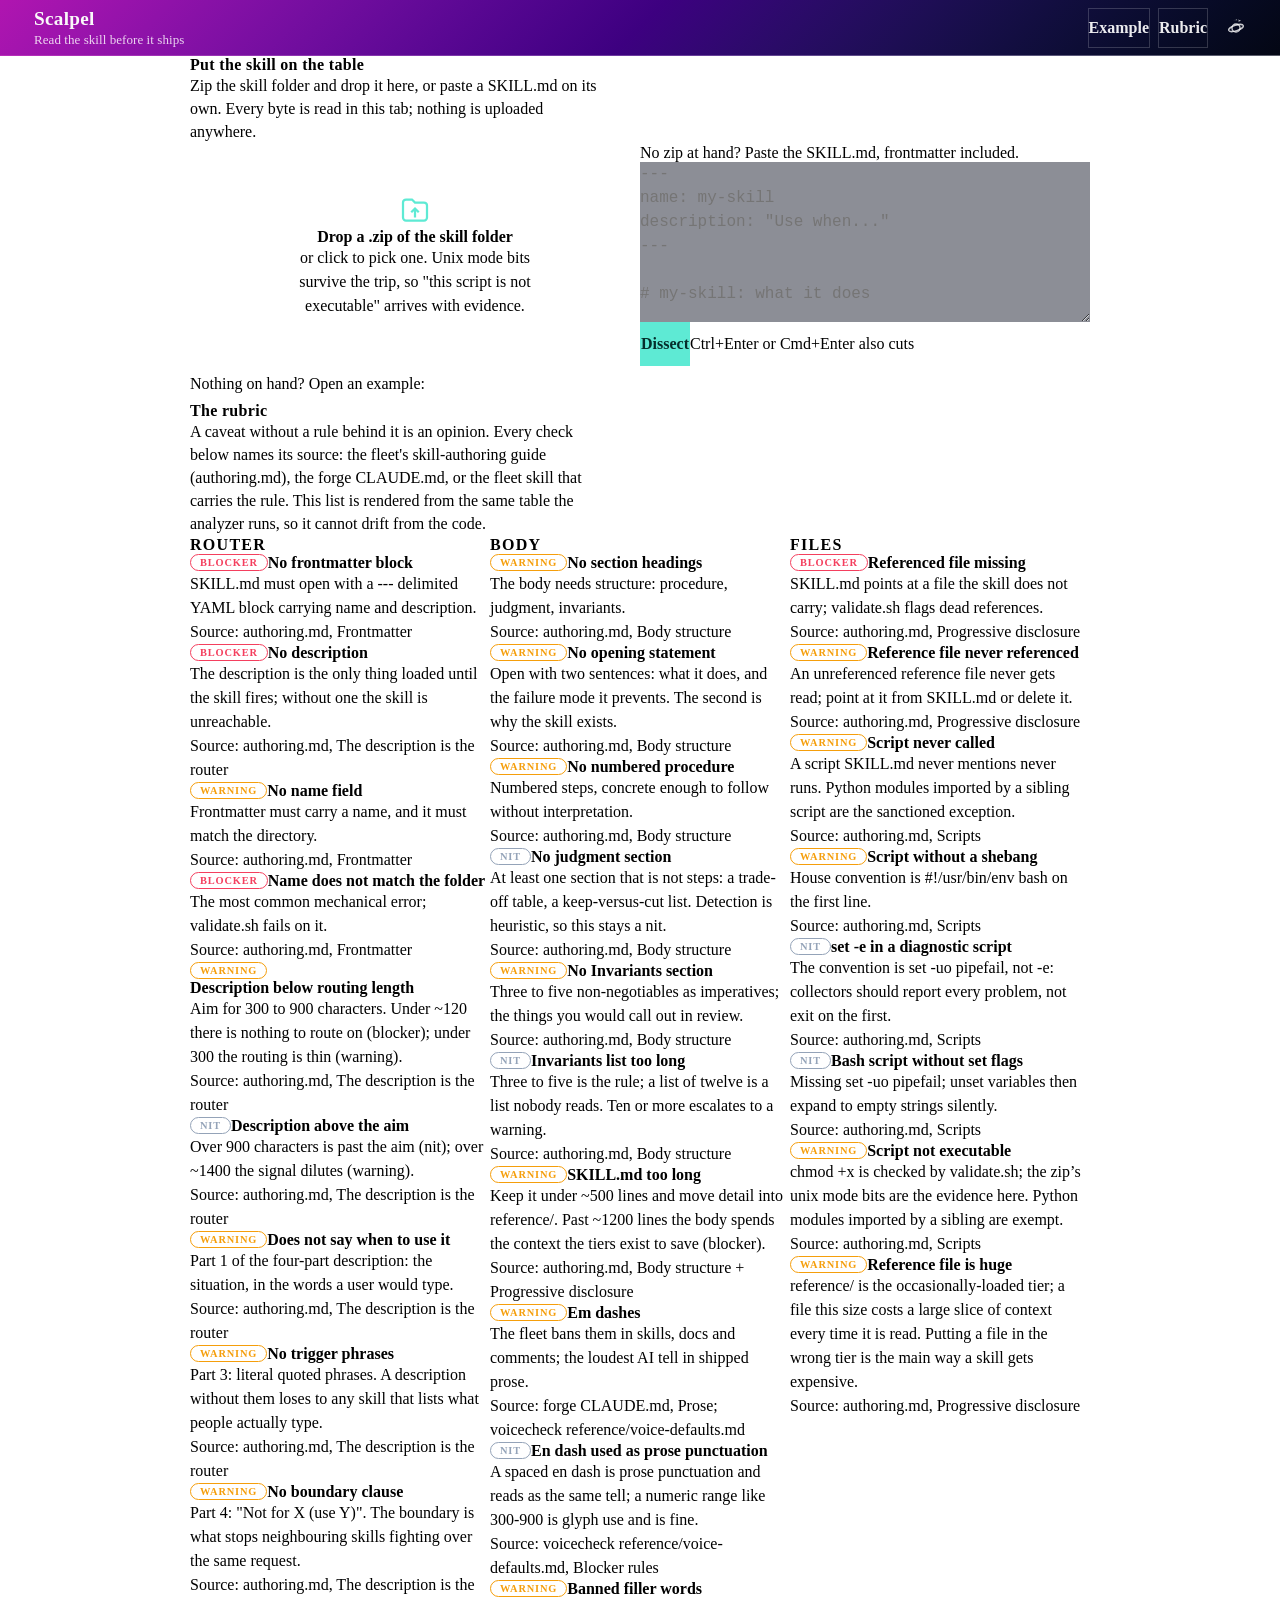
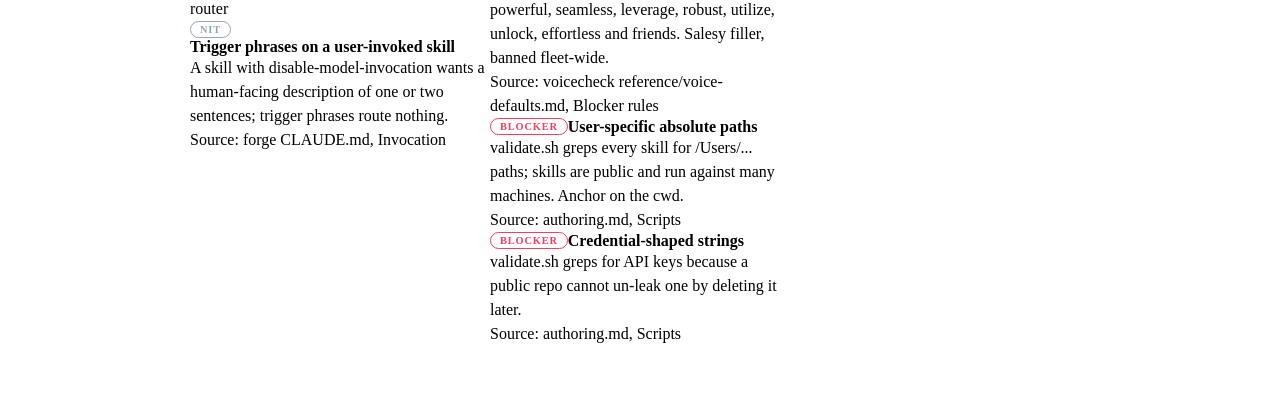
==== commit 9eefe3ea: "feat(header): merge logo+title into one site-home link, planet hub icon, neo-repo source meta" ====
--- a/index.html
+++ b/index.html
@@ -35,6 +35,7 @@
   <script defer src="js/neorgon-header.js"></script>
   <!-- Neorgon Footer Kit (vendored). Pins the footer to the viewport floor on short
        pages and builds the meta bar + back-to-top. See packages/neorgon-ui/footer/README.md. -->
+  <meta name="neo-repo" content="energon-a-secas/scalpel-site">
   <link rel="stylesheet" href="css/neorgon-footer.css">
   <script defer src="js/neorgon-footer.js"></script>
   <script type="application/ld+json">
@@ -57,12 +58,13 @@
 
   <header class="header-bar" data-header-mode="app">
     <div class="header-logo">
-      <a href="https://neorgon.com/" target="_blank" rel="noopener noreferrer">
-        <img src="https://cdn.neorgon.org/v1.0.0/energon-classic-logo.png" class="header-logo-img" alt="Logo">
-      </a>
       <a href="./" class="header-title-link">
+        <img src="https://cdn.neorgon.org/v1.0.0/energon-classic-logo.png" class="header-logo-img" alt="">
+        <div class="header-title-wrap">
         <h1>Scalpel</h1>
         <div class="header-subtitle">Read the skill before it ships</div>
+      
+        </div>
       </a>
     </div>
 
@@ -72,8 +74,15 @@
         <a class="btn btn--ghost btn--sm" href="#rubric">Rubric</a>
       </div>
       <a class="header-home" href="https://neorgon.com/" title="neorgon.com" aria-label="Neorgon home">
-        <svg viewBox="0 0 24 24" fill="currentColor" xmlns="http://www.w3.org/2000/svg">
-          <path d="M10 20v-6h4v6h5v-8h3L12 3 2 12h3v8z"/>
+        <svg class="nh-hub-icon" viewBox="0 0 24 24" fill="none" stroke="currentColor" stroke-width="1.5" stroke-linecap="round" stroke-linejoin="round" xmlns="http://www.w3.org/2000/svg" aria-hidden="true">
+          <circle cx="12" cy="12" r="4.4"/>
+          <ellipse cx="12" cy="12" rx="8.4" ry="3" transform="rotate(-18 12 12)"/>
+          <g class="nh-orbit">
+            <path d="M17.5 4.2 14.2 2.7l.9 1.4-.6 1.1z" fill="currentColor" stroke="none"/>
+            <circle cx="12.6" cy="3" r=".7" fill="currentColor" stroke="none" opacity=".55"/>
+            <circle cx="11.1" cy="3.3" r=".55" fill="currentColor" stroke="none" opacity=".35"/>
+            <circle cx="9.8" cy="3.7" r=".4" fill="currentColor" stroke="none" opacity=".2"/>
+          </g>
         </svg>
       </a>
     </div>
--- a/css/neorgon-header.css
+++ b/css/neorgon-header.css
@@ -352,6 +352,11 @@
   transition-duration: .2s;
   transition-timing-function: var(--header-ease-in, ease);
 }
+/* Keyboard focus entering a hidden bar reveals it: focus must never sit
+   on an off-screen control (WCAG 2.4.7, and 2.2's 2.4.11). header.js
+   drops the class on focusin so the next scroll decision agrees with
+   what is painted; this rule covers the frame in between. */
+.header-bar.header-hidden:focus-within { transform: none; }
 
 /* ── Logo block ──────────────────────────────────────────────── */
 .header-logo {
@@ -369,7 +374,8 @@
   filter: brightness(0) invert(1);
   transition: transform .28s var(--header-ease, ease);
 }
-.header-logo-img:hover { transform: scale(1.06) rotate(-4deg); }
+.header-logo-img:hover,
+.header-title-link:hover .header-logo-img { transform: scale(1.06) rotate(-4deg); }
 
 /* min-height also fixes a target-size failure: at <=700px the subtitle is
    hidden and this link collapses to 22px, under the 24px WCAG 2.5.8
@@ -383,6 +389,26 @@
   justify-content: center;
   min-height: var(--header-control-h);
 }
+/* Current contract: mark + name are ONE anchor to the site's own home
+   (the img rides inside .header-title-link with alt=""), so the link's
+   accessible name is the title text and the logo stops being a second,
+   differently-behaved link. Scoped with :has() so the retired two-anchor
+   markup keeps rendering unchanged wherever it still exists. */
+.header-title-link:has(> .header-logo-img, > picture) {
+  flex-direction: row;
+  align-items: center;
+  gap: 10px;
+}
+.header-title-wrap {
+  display: flex;
+  flex-direction: column;
+  justify-content: center;
+  min-width: 0;
+}
+/* The one visible cue that the name is a control: the title warms to the
+   accent on hover. Kept subtle; the cursor and the logo tilt do the rest. */
+.header-logo h1 { transition: color .2s var(--header-ease, ease); }
+.header-title-link:hover h1 { color: var(--header-accent); }
 /* rem, not em: a shared component must not rescale because a site set its
    own body font-size. 1.2rem == 19.2px == today's rendered size.
 
@@ -589,6 +615,25 @@
   height: var(--header-icon-solid, 20px);
   display: block;
 }
+
+/* ── Hub glyph: inclined planet + orbiting rocket ────────────────
+   .header-home now carries the kit's planet SVG (markup contract in
+   the README) — the one header link to neorgon.com, tooltip
+   "neorgon.com". Idle it is a still planet with the rocket parked;
+   on hover or keyboard focus the rocket does laps, smoke trailing.
+   Stroked glyph, so it sizes with --header-icon, not the solid token. */
+.header-home svg.nh-hub-icon {
+  width: var(--header-icon, 22px);
+  height: var(--header-icon, 22px);
+}
+.header-home .nh-orbit {
+  transform-origin: 12px 12px; /* viewBox centre — the planet */
+}
+.header-home:hover .nh-orbit,
+.header-home:focus-visible .nh-orbit {
+  animation: nh-orbit-lap 1.4s linear infinite;
+}
+@keyframes nh-orbit-lap { to { transform: rotate(360deg); } }
 
 /* ── Overflow toggle (⋯) — injected by header.js ─────────────── */
 .header-overflow { position: relative; display: flex; }
@@ -789,7 +834,10 @@
   .header-bar[data-header-autohide="on"],
   .header-bar[data-header-autohide="on"].header-hidden { transition: none; }
   .header-logo-img { transition: none; }
-  .header-logo-img:hover { transform: none; }
+  .header-logo-img:hover,
+  .header-title-link:hover .header-logo-img { transform: none; }
+  .header-home:hover .nh-orbit,
+  .header-home:focus-visible .nh-orbit { animation: none; }
   .header-menu.open { animation: none; }
   .header-overflow-toggle:active,
   .header-theme-toggle:active,
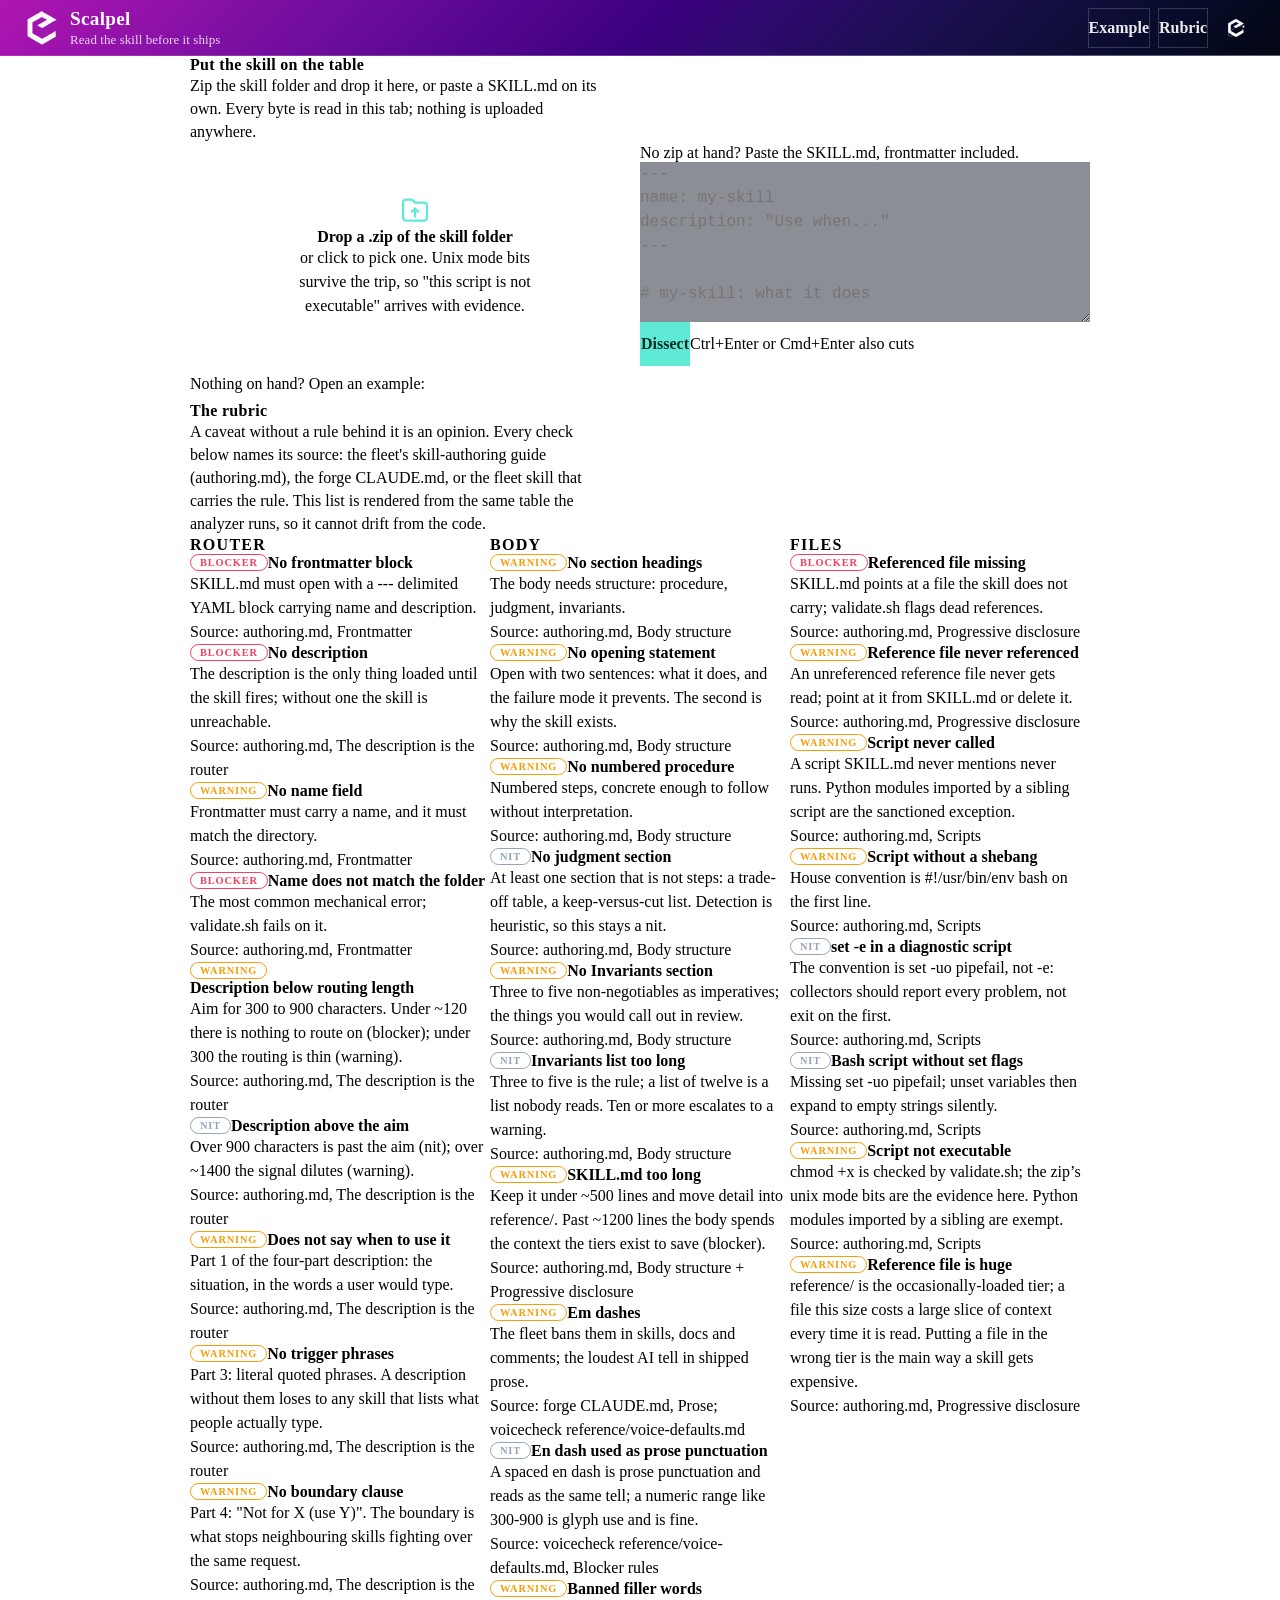
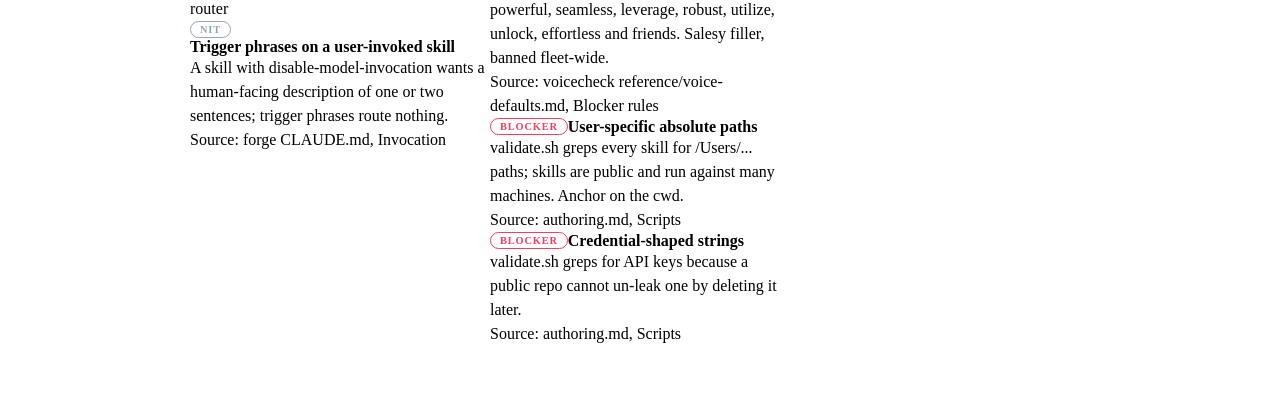
==== commit bc4e37a0: "feat(brand): hexagon favicon set and per-site header mark Every site now ships a generated seven-fil" ====
--- a/index.html
+++ b/index.html
@@ -3,6 +3,12 @@
 <head>
   <meta charset="UTF-8">
   <meta name="viewport" content="width=device-width, initial-scale=1.0">
+  <link rel="icon" type="image/svg+xml" href="/favicon.svg">
+  <link rel="icon" type="image/x-icon" href="/favicon.ico" sizes="16x16 32x32 48x48">
+  <link rel="apple-touch-icon" sizes="180x180" href="/apple-touch-icon.png">
+  <meta name="apple-mobile-web-app-title" content="Scalpel">
+  <link rel="manifest" href="/site.webmanifest">
+  <meta name="neo-mark" content="on">
   <title>Scalpel | Skill Dissector</title>
   <meta name="description" content="Dissect a Claude skill from a zip or pasted SKILL.md: router quality, body structure, scripts and references, and the caveats to fix before it ships">
   <meta property="og:title" content="Scalpel: Skill Dissector">
@@ -23,7 +29,6 @@
   <meta property="og:image:alt" content="Scalpel">
   <meta name="twitter:image" content="https://scalpel.neorgon.com/og-preview.jpg">
   <meta name="neo-version" content="1.0.0">
-  <link rel="icon" type="image/x-icon" href="https://cdn.neorgon.org/v1.0.0/favicon.ico" />
   <!-- Fleet design tokens: canonical, do not redeclare locally (PROJECTS.md section 5) -->
   <link rel="stylesheet" href="https://cdn.neorgon.org/v1.0.0/styles/base.css">
   <link rel="stylesheet" href="css/style.css">
--- a/css/neorgon-header.css
+++ b/css/neorgon-header.css
@@ -371,8 +371,29 @@
   width: auto;
   flex-shrink: 0;
   display: block;
-  filter: brightness(0) invert(1);
   transition: transform .28s var(--header-ease, ease);
+}
+/* The raster fallback still needs forcing white; the injected vector must not
+   be filtered, because it already inherits the header's own text colour and
+   inverting it would undo exactly the thing it was swapped in to fix. */
+img.header-logo-img { filter: brightness(0) invert(1); }
+svg.header-logo-mark { fill: currentColor; width: auto; }
+/* A site that ships its own mark gets it as a mask over currentColor, so the
+   glyph follows the header's text colour exactly as the inline svg does. An
+   <img> could not: it paints its own pixels and ignores the cascade. */
+.header-logo-own {
+  /* Width tracks height rather than restating the token: .header-logo-img
+     already sets height, and it drops to --header-logo-h-mobile under 700px.
+     Pinning width to the desktop value gave a 36x28 box on a phone. */
+  aspect-ratio: 1;
+  width: auto;
+  background: currentColor;
+  /* The image itself is set inline by header.js, derived from the manifest
+     link, because a fleet site is served at its domain root and a kit showcase
+     is not. Only the parts that do not vary live here. */
+  -webkit-mask-position: center; mask-position: center;
+  -webkit-mask-size: contain;    mask-size: contain;
+  -webkit-mask-repeat: no-repeat; mask-repeat: no-repeat;
 }
 .header-logo-img:hover,
 .header-title-link:hover .header-logo-img { transform: scale(1.06) rotate(-4deg); }
@@ -437,6 +458,20 @@
   font-weight: 500;
   margin: 2px 0 0;
   letter-spacing: .005em;
+  white-space: nowrap;
+}
+
+/* Epigraph: the animating half of a bilingual subtitle. The glyph churn is
+   decoration, so it is aria-hidden and .neo-epi-sr carries the real sentence
+   for assistive tech. Both live inside .header-subtitle, which keeps the
+   existing nowrap and mobile-hide behaviour unchanged. */
+.neo-epi { font-variant-ligatures: none; }
+.neo-epi-sr {
+  position: absolute;
+  width: 1px; height: 1px;
+  margin: -1px; padding: 0; border: 0;
+  overflow: hidden;
+  clip-path: inset(50%);
   white-space: nowrap;
 }
 
@@ -603,13 +638,23 @@
   box-sizing: border-box;
   padding: 0;
   border-radius: 6px;
-  color: var(--header-icon-color, var(--header-text-dim));
+  /* Full strength, not --header-icon-color. The dim was meant as hierarchy and
+     did not read as one: .header-source carries no colour rule at all, so it
+     inherits the header's own #f9f9f9, and the home control sitting beside it
+     at 78% looked like a misconfiguration rather than a decision. The other
+     user of that token is the bordered theme toggle, which has a border to
+     carry its own weight; this one does not. */
+  color: var(--header-text);
   text-decoration: none;
   flex-shrink: 0;
   transition: color .18s var(--header-ease, ease),
               background .18s var(--header-ease, ease);
 }
-.header-home:hover { color: var(--header-text); background: var(--header-menu-hover); }
+/* --header-accent is the pink on the default palette and the skin's own accent
+   everywhere else, so the highlight stays on-brand without hardcoding magenta
+   into a control that ships to seven skins. */
+.header-home:hover,
+.header-home:focus-visible { color: var(--header-accent); background: var(--header-menu-hover); }
 .header-home svg {
   width: var(--header-icon-solid, 20px);
   height: var(--header-icon-solid, 20px);
@@ -627,13 +672,64 @@
   height: var(--header-icon, 22px);
 }
 .header-home .nh-orbit {
-  transform-origin: 12px 12px; /* viewBox centre — the planet */
+  transform-origin: 12px 12px; /* viewBox centre, for the legacy planet markup */
 }
 .header-home:hover .nh-orbit,
 .header-home:focus-visible .nh-orbit {
   animation: nh-orbit-lap 1.4s linear infinite;
 }
 @keyframes nh-orbit-lap { to { transform: rotate(360deg); } }
+
+/* ── Inclined orbit: the satellite passes in front of the mark and behind it ──
+   Two dots on one elliptical path, each shown for its own half of the lap. The
+   far one is drawn before the mark in document order, so the mark occludes it;
+   that occlusion IS the depth, and it costs nothing but paint order.
+
+   offset-path rather than a rotate: a rotation can only trace a circle, and
+   squashing it into an ellipse with scaleY would squash the satellite too,
+   because the counter-scale would have to sit inside the rotation. Where
+   offset-path is unsupported the dots simply rest at their authored cx/cy,
+   which is a still icon rather than a broken one.
+
+   The semi-major axis is capped by the viewBox: an inline svg clips to it, so
+   10.2 plus the 1.35 radius leaves 11.55 of the 12 available. */
+.header-home .nh-sat {
+  offset-rotate: 0deg;
+  /* The rim separates the satellite from the mark when it crosses it: without
+     one, a currentColor dot over a currentColor mark merges into the
+     silhouette and reads as a stray pixel rather than a moon.
+     --header-bg-end is the right hook because the rim's job is to look like
+     the background, so it vanishes over open header and shows only as a gap
+     against the mark. Measured caveat: every skin shipped today redefines
+     --header-bg-start and --header-bg-mid but leaves --header-bg-end at
+     #040714, so this resolves to one dark value everywhere right now. A skin
+     that ends light gets the rim right for free, but only if it sets that
+     token; one that ends light without setting it would show a dark ring. */
+  stroke: var(--header-bg-end, #040714);
+  stroke-width: .8;
+}
+.header-home .nh-sat-back { opacity: 0; }
+/* On hover the mark takes the accent, and currentColor would carry the
+   satellite with it: a pink dot on a pink mark is a dot you cannot find. It
+   holds the header's text colour instead, so the moon stays legible against
+   whatever the mark has become. */
+.header-home:hover .nh-sat,
+.header-home:focus-visible .nh-sat { fill: var(--header-text); }
+.header-home:hover .nh-sat-front,
+.header-home:focus-visible .nh-sat-front {
+  animation: nh-sat-lap 2.6s linear infinite, nh-sat-near 2.6s steps(1, end) infinite;
+}
+.header-home:hover .nh-sat-back,
+.header-home:focus-visible .nh-sat-back {
+  animation: nh-sat-lap 2.6s linear infinite, nh-sat-far 2.6s steps(1, end) infinite;
+}
+.header-home:hover .nh-sat,
+.header-home:focus-visible .nh-sat {
+  offset-path: path("M20.31 10.40 A9.6 3.4 -30 1 1 3.69 20.00 A9.6 3.4 -30 1 1 20.31 10.40");
+}
+@keyframes nh-sat-lap  { from { offset-distance: 0%; } to { offset-distance: 100%; } }
+@keyframes nh-sat-near { 0% { opacity: 1; } 50% { opacity: 0; } }
+@keyframes nh-sat-far  { 0% { opacity: 0; } 50% { opacity: 1; } }
 
 /* ── Overflow toggle (⋯) — injected by header.js ─────────────── */
 .header-overflow { position: relative; display: flex; }
@@ -837,7 +933,9 @@
   .header-logo-img:hover,
   .header-title-link:hover .header-logo-img { transform: none; }
   .header-home:hover .nh-orbit,
-  .header-home:focus-visible .nh-orbit { animation: none; }
+  .header-home:focus-visible .nh-orbit,
+  .header-home:hover .nh-sat,
+  .header-home:focus-visible .nh-sat { animation: none; }
   .header-menu.open { animation: none; }
   .header-overflow-toggle:active,
   .header-theme-toggle:active,
--- a/css/neorgon-footer.css
+++ b/css/neorgon-footer.css
@@ -161,6 +161,15 @@
 .neo-footer-sep { opacity: .4; user-select: none; }
 
 /* Version / updated stamps — mono + tabular so they never jitter */
+/* The end mark. Ornament only: it states nothing the page needs, which is
+   why it is safe to render in a language most visitors do not read. */
+.neo-footer-fin {
+  font-style: italic;
+  letter-spacing: .08em;
+  color: var(--footer-text-dim, var(--header-text-dim));
+  opacity: .75;
+}
+
 .neo-footer-stamp {
   font-family: ui-monospace, SFMono-Regular, "SF Mono", Menlo, monospace;
   font-variant-numeric: tabular-nums;
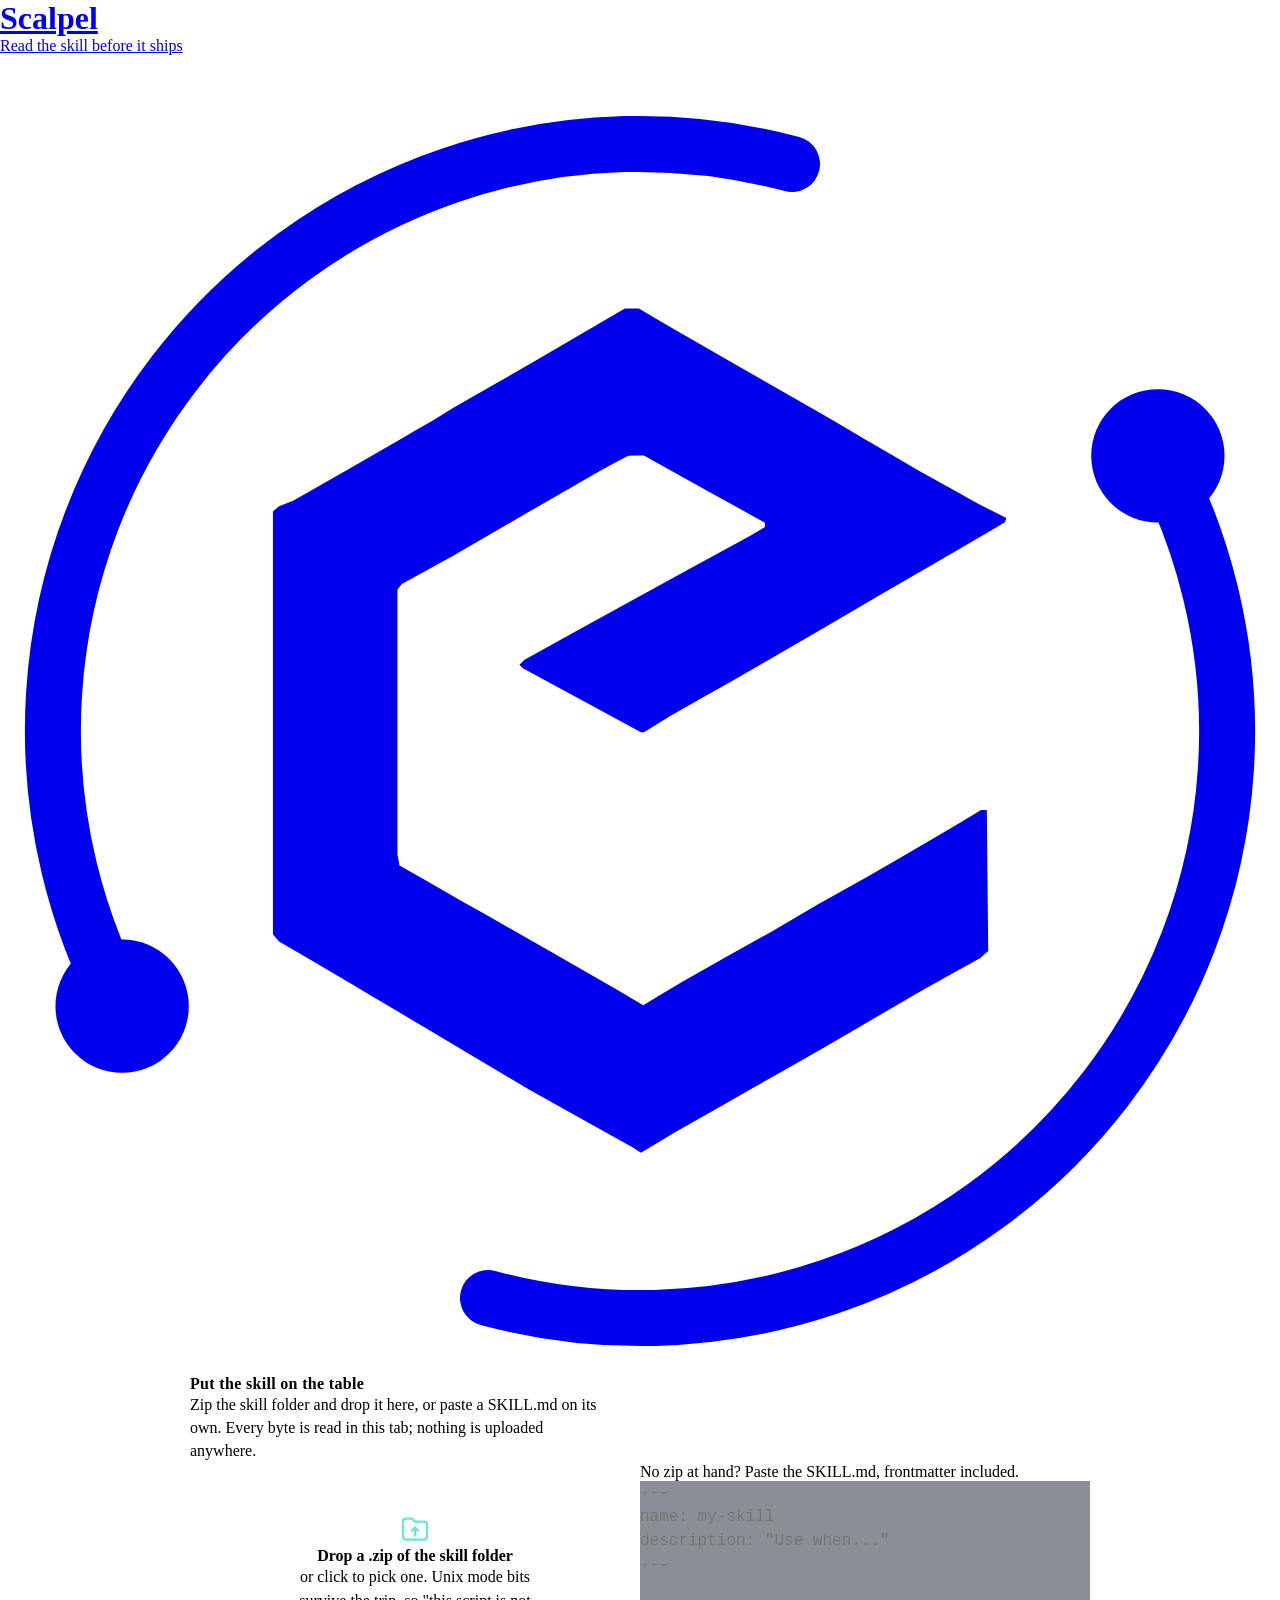
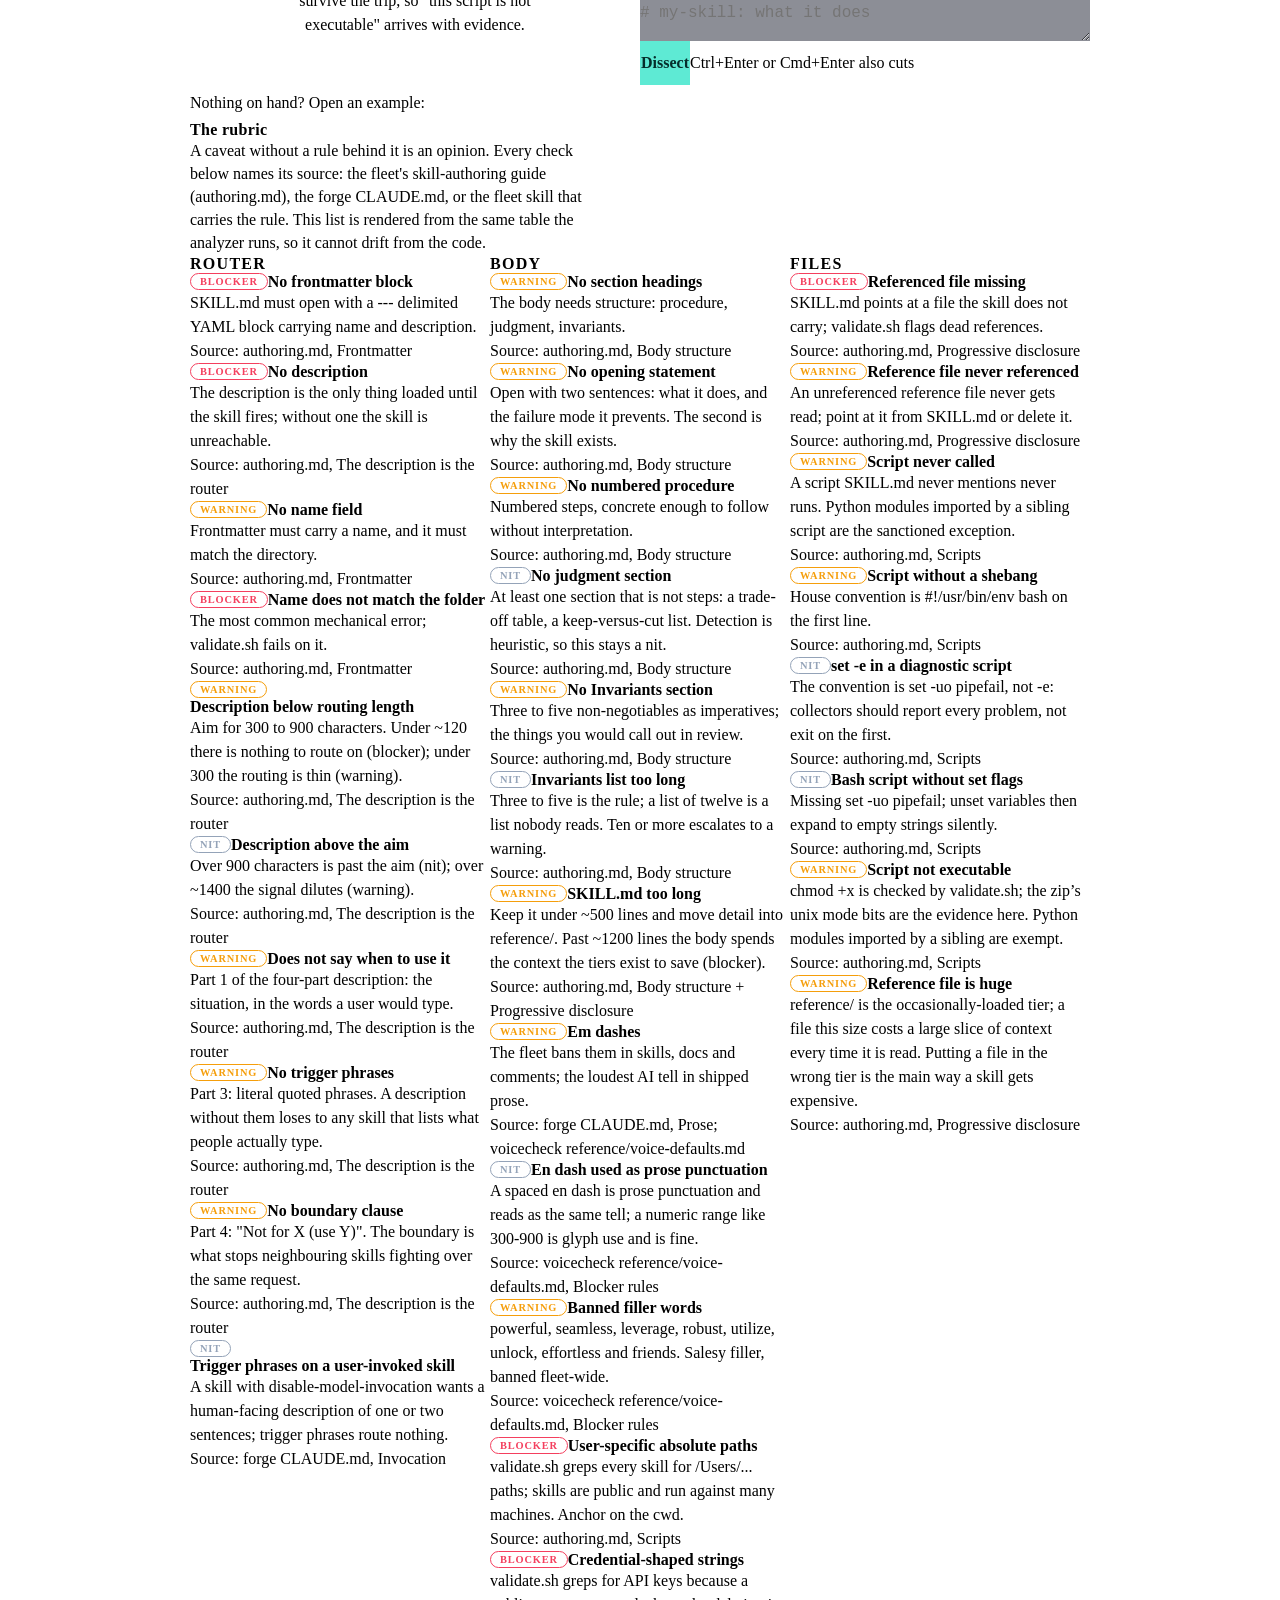
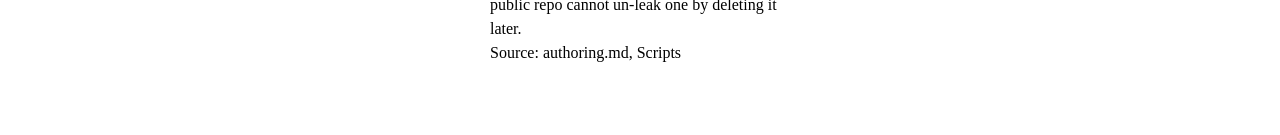
==== commit 56b2cc41: "chore(ui): re-stamp the hub home-control icon, and take the header kit's mark-colour fix The stamped" ====
--- a/index.html
+++ b/index.html
@@ -79,14 +79,13 @@
         <a class="btn btn--ghost btn--sm" href="#rubric">Rubric</a>
       </div>
       <a class="header-home" href="https://neorgon.com/" title="neorgon.com" aria-label="Neorgon home">
-        <svg class="nh-hub-icon" viewBox="0 0 24 24" fill="none" stroke="currentColor" stroke-width="1.5" stroke-linecap="round" stroke-linejoin="round" xmlns="http://www.w3.org/2000/svg" aria-hidden="true">
-          <circle cx="12" cy="12" r="4.4"/>
-          <ellipse cx="12" cy="12" rx="8.4" ry="3" transform="rotate(-18 12 12)"/>
+        <svg class="nh-hub-icon" viewBox="0 0 24 24" fill="none" xmlns="http://www.w3.org/2000/svg" aria-hidden="true">
+          <path d="M12 4.4 18.58 8.2 18.58 15.8 12 19.6 5.42 15.8 5.42 8.2Z" fill="currentColor" stroke="none"/>
           <g class="nh-orbit">
-            <path d="M17.5 4.2 14.2 2.7l.9 1.4-.6 1.1z" fill="currentColor" stroke="none"/>
-            <circle cx="12.6" cy="3" r=".7" fill="currentColor" stroke="none" opacity=".55"/>
-            <circle cx="11.1" cy="3.3" r=".55" fill="currentColor" stroke="none" opacity=".35"/>
-            <circle cx="9.8" cy="3.7" r=".4" fill="currentColor" stroke="none" opacity=".2"/>
+            <path d="M2.47 17.50 A11.0 11.0 0 0 1 14.85 1.37" fill="none" stroke="currentColor" stroke-width="1.05" stroke-linecap="round"/>
+            <path d="M21.53 6.50 A11.0 11.0 0 0 1 9.15 22.63" fill="none" stroke="currentColor" stroke-width="1.05" stroke-linecap="round"/>
+            <circle cx="21.71" cy="6.84" r="1.25" fill="currentColor"/>
+            <circle cx="2.29" cy="17.16" r="1.25" fill="currentColor"/>
           </g>
         </svg>
       </a>
--- a/css/neorgon-footer.css
+++ b/css/neorgon-footer.css
@@ -533,3 +533,9 @@
     word-break: break-all;
   }
 }
+
+/* The outbound arrow on a footer link. Sized in em so it tracks the label at
+   whatever size a site's footer runs, and nudged up off the baseline because a
+   45-degree arrow reads low when it is optically centred. */
+.neo-footer-out { display: inline-block; vertical-align: -0.05em; margin-left: 0.28em; width: 0.72em; height: 0.72em; opacity: 0.75; }
+.neo-footer a:hover .neo-footer-out, .neo-footer a:focus-visible .neo-footer-out { opacity: 1; }
